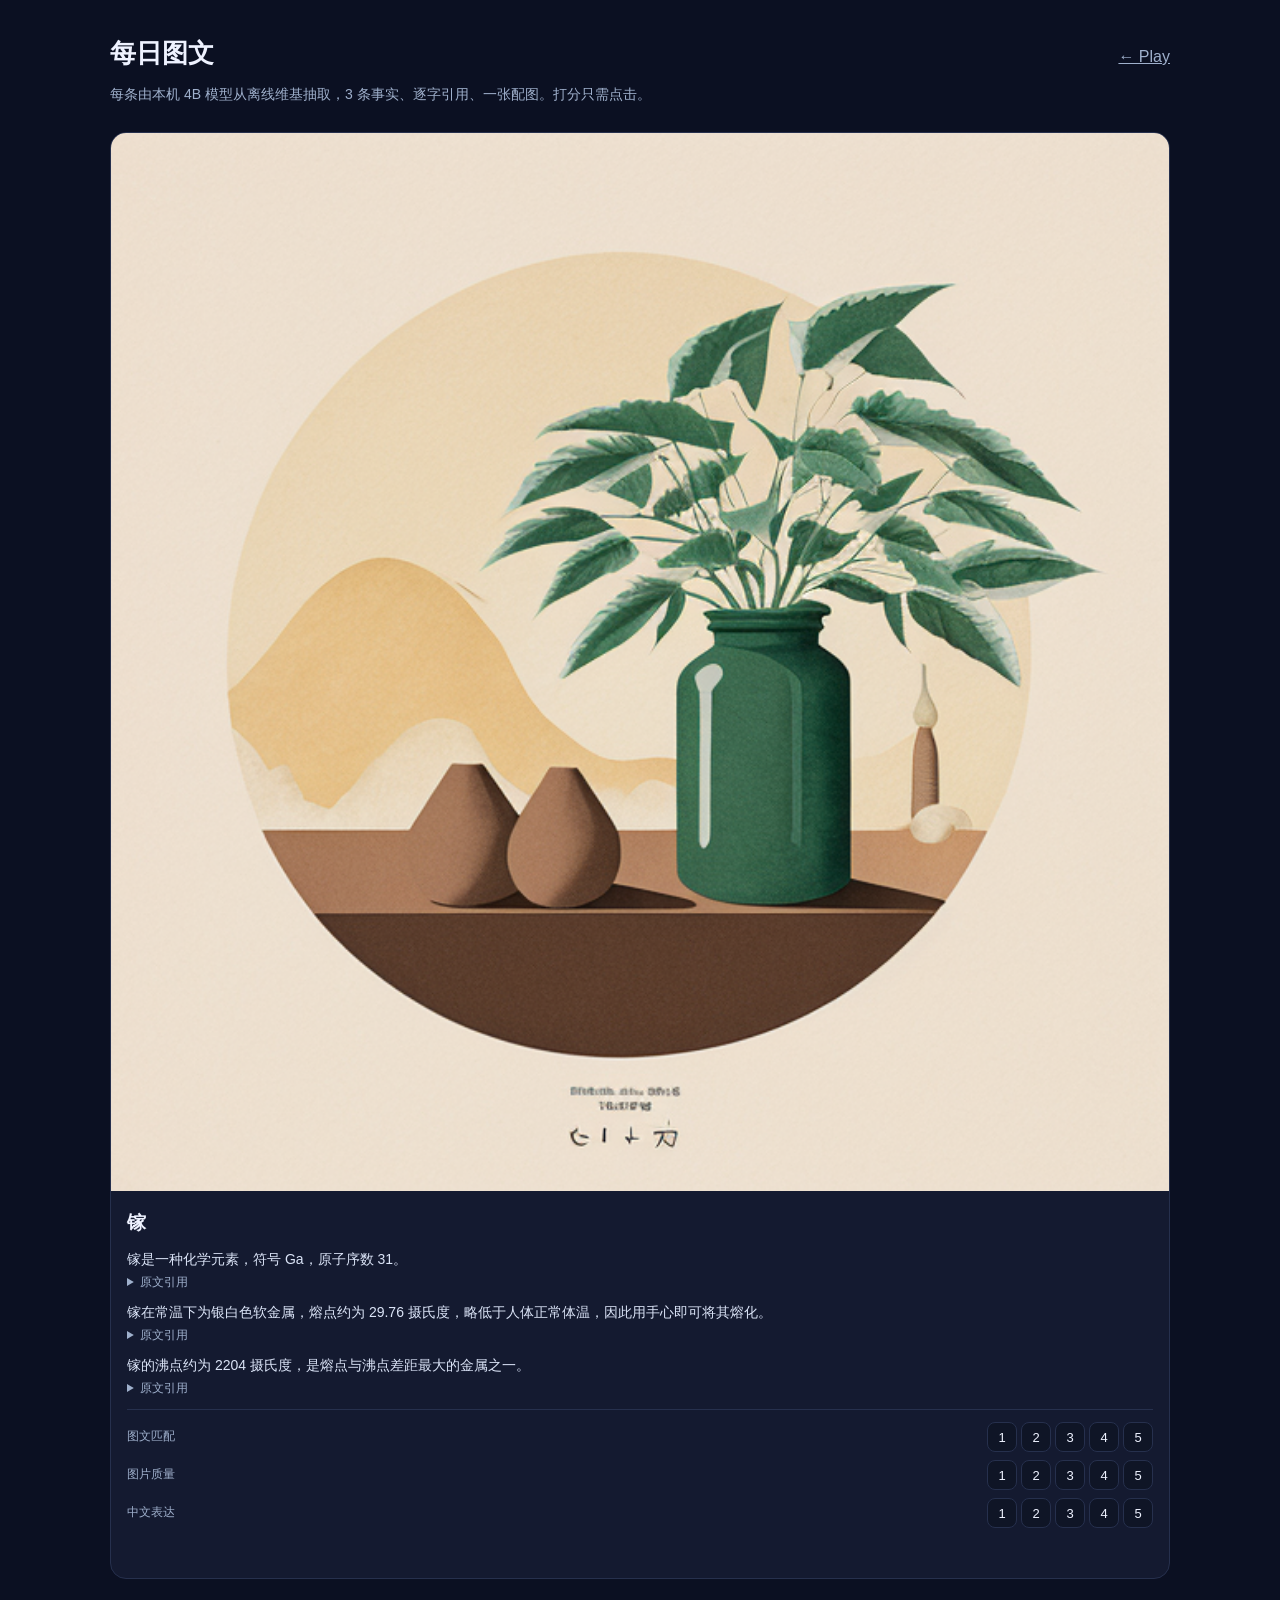
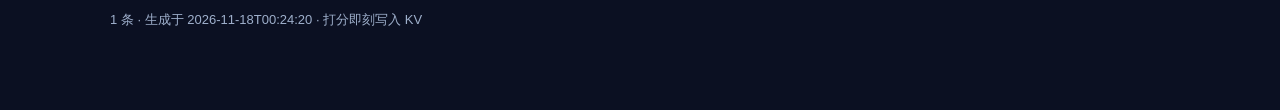
==== gallery/index.html @ 1ccefa91 "feat(gallery): click-to-score page wired to the play-score Worker - three dimensions (image match, i" ====
<!doctype html>
<html lang="zh-CN">
<head>
<meta charset="utf-8">
<meta name="viewport" content="width=device-width, initial-scale=1">
<title>每日图文 — Play</title>
<style>
:root{--bg:#0b1022;--card:#141a30;--line:#26304d;--text:#eef2ff;--muted:#9fb0cc;--gold:#d4af37;--ok:#3fb27f;--warn:#c26b3a}
*{box-sizing:border-box;margin:0;padding:0}
body{background:#0b1022;color:var(--text);font:16px/1.65 -apple-system,BlinkMacSystemFont,"PingFang SC","Microsoft YaHei",sans-serif}
main{max-width:1100px;margin:0 auto;padding:32px 20px 80px}
header{display:flex;justify-content:space-between;align-items:baseline;gap:16px;flex-wrap:wrap;margin-bottom:8px}
h1{font-size:26px}
.sub{color:var(--muted);font-size:14px;margin-bottom:26px}
.grid{display:grid;gap:20px;grid-template-columns:repeat(auto-fit,minmax(320px,1fr))}
article{border:1px solid var(--line);border-radius:16px;background:var(--card);overflow:hidden;display:flex;flex-direction:column;min-width:0}
img{width:100%;max-width:100%;aspect-ratio:1;object-fit:cover;display:block;background:#0f1424}
.body{padding:16px 16px 18px;display:flex;flex-direction:column;gap:10px;flex:1}
h2{font-size:19px}
ol{list-style:none;display:flex;flex-direction:column;gap:8px}
li{font-size:14px;color:#dbe4f7}
details{margin-top:2px}
summary{cursor:pointer;color:var(--muted);font-size:12px}
blockquote{border-left:2px solid var(--gold);padding-left:10px;margin-top:6px;color:var(--muted);font-size:13px}
.score{margin-top:auto;border-top:1px solid var(--line);padding-top:12px;display:flex;flex-direction:column;gap:8px}
.row{display:flex;align-items:center;gap:8px;justify-content:space-between}
.row span{font-size:12px;color:var(--muted);min-width:78px}
.btns{display:flex;gap:4px}
button{cursor:pointer;width:30px;height:30px;border-radius:8px;border:1px solid var(--line);background:#0f1526;color:var(--text);font-size:13px}
button[aria-pressed=true]{background:var(--gold);color:#1a1405;border-color:var(--gold);font-weight:700}
button:disabled{opacity:.45;cursor:default}
.status{font-size:12px;color:var(--muted);min-height:16px}
.status.ok{color:var(--ok)} .status.err{color:var(--warn)}
.avg{font-size:12px;color:var(--ok)}
footer{margin-top:30px;color:var(--muted);font-size:13px}
a{color:var(--muted)}
</style>
</head>
<body>
<main>
  <header><h1>每日图文</h1><a href="../">← Play</a></header>
  <p class="sub">每条由本机 4B 模型从离线维基抽取，3 条事实、逐字引用、一张配图。打分只需点击。</p>
  <div class="grid" id="grid"></div>
  <footer id="foot">加载中…</footer>
</main>
<script src="gallery.js"></script>
</body>
</html>
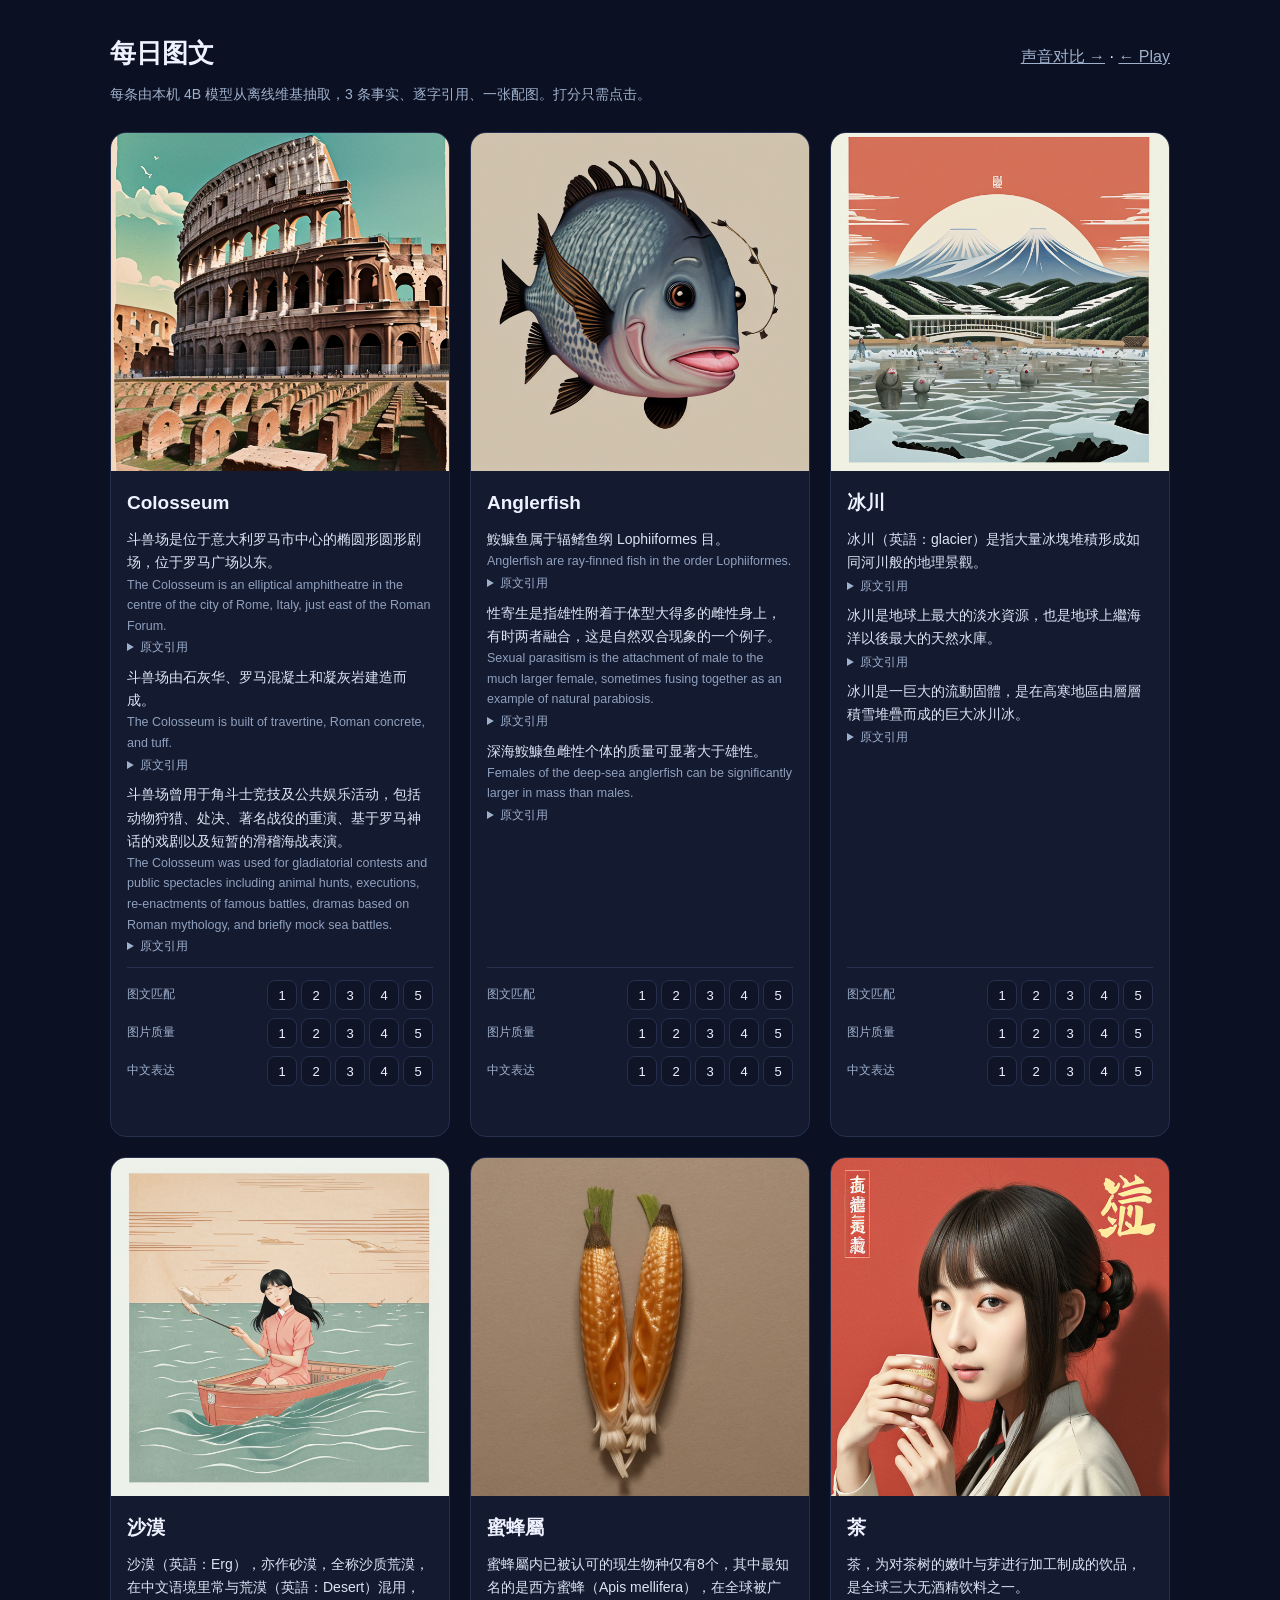
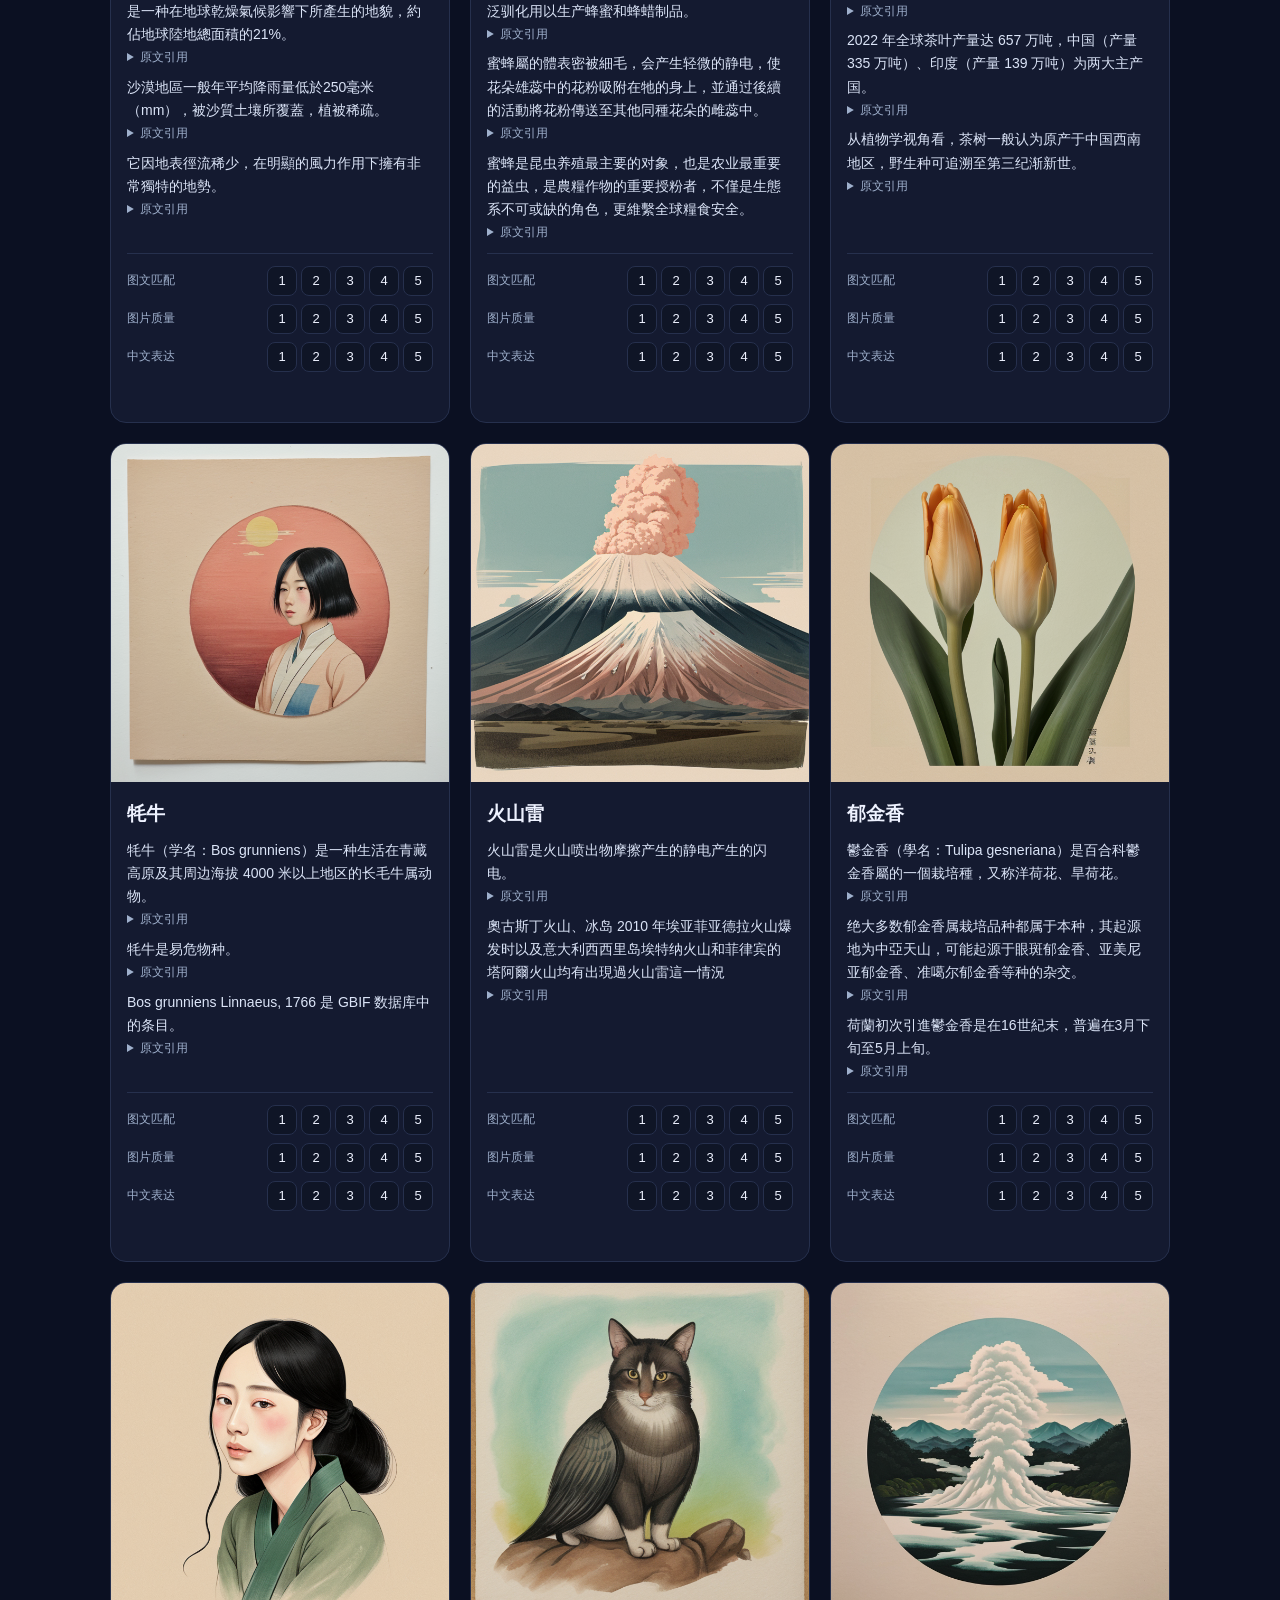
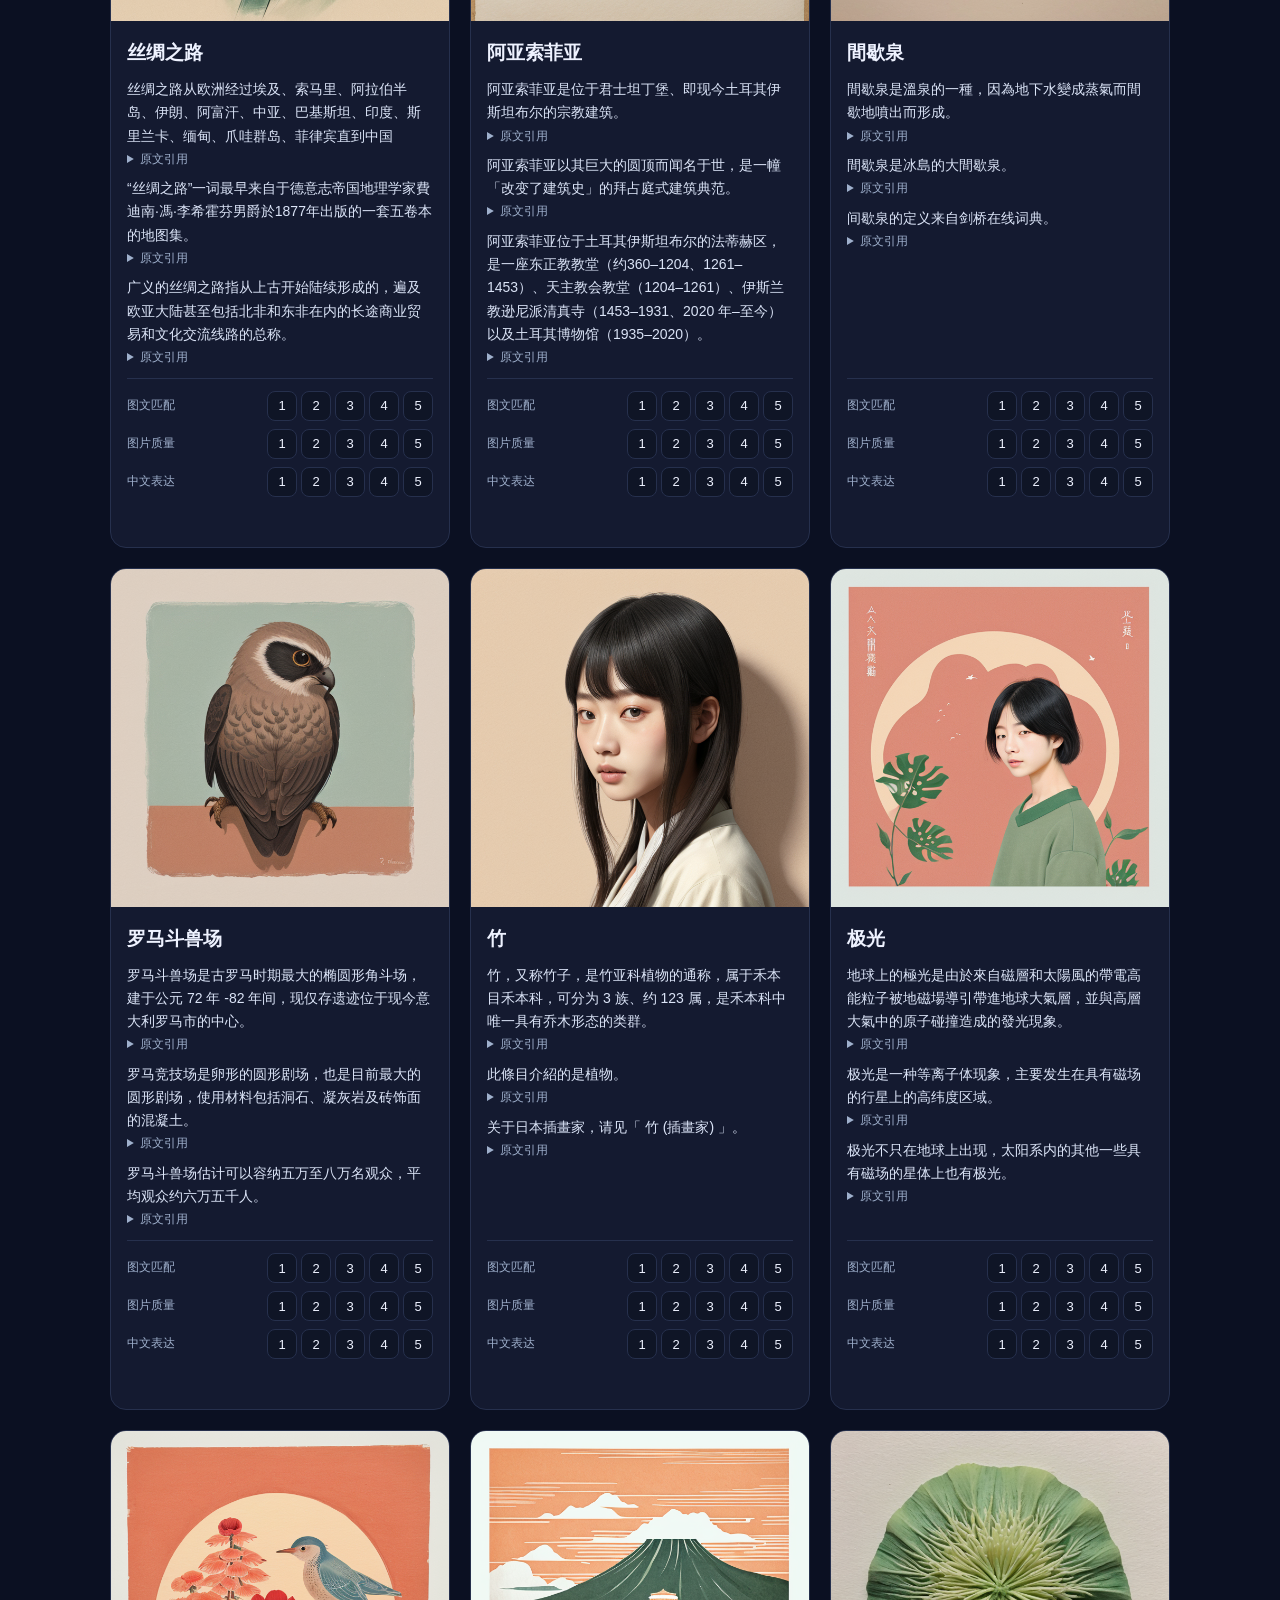
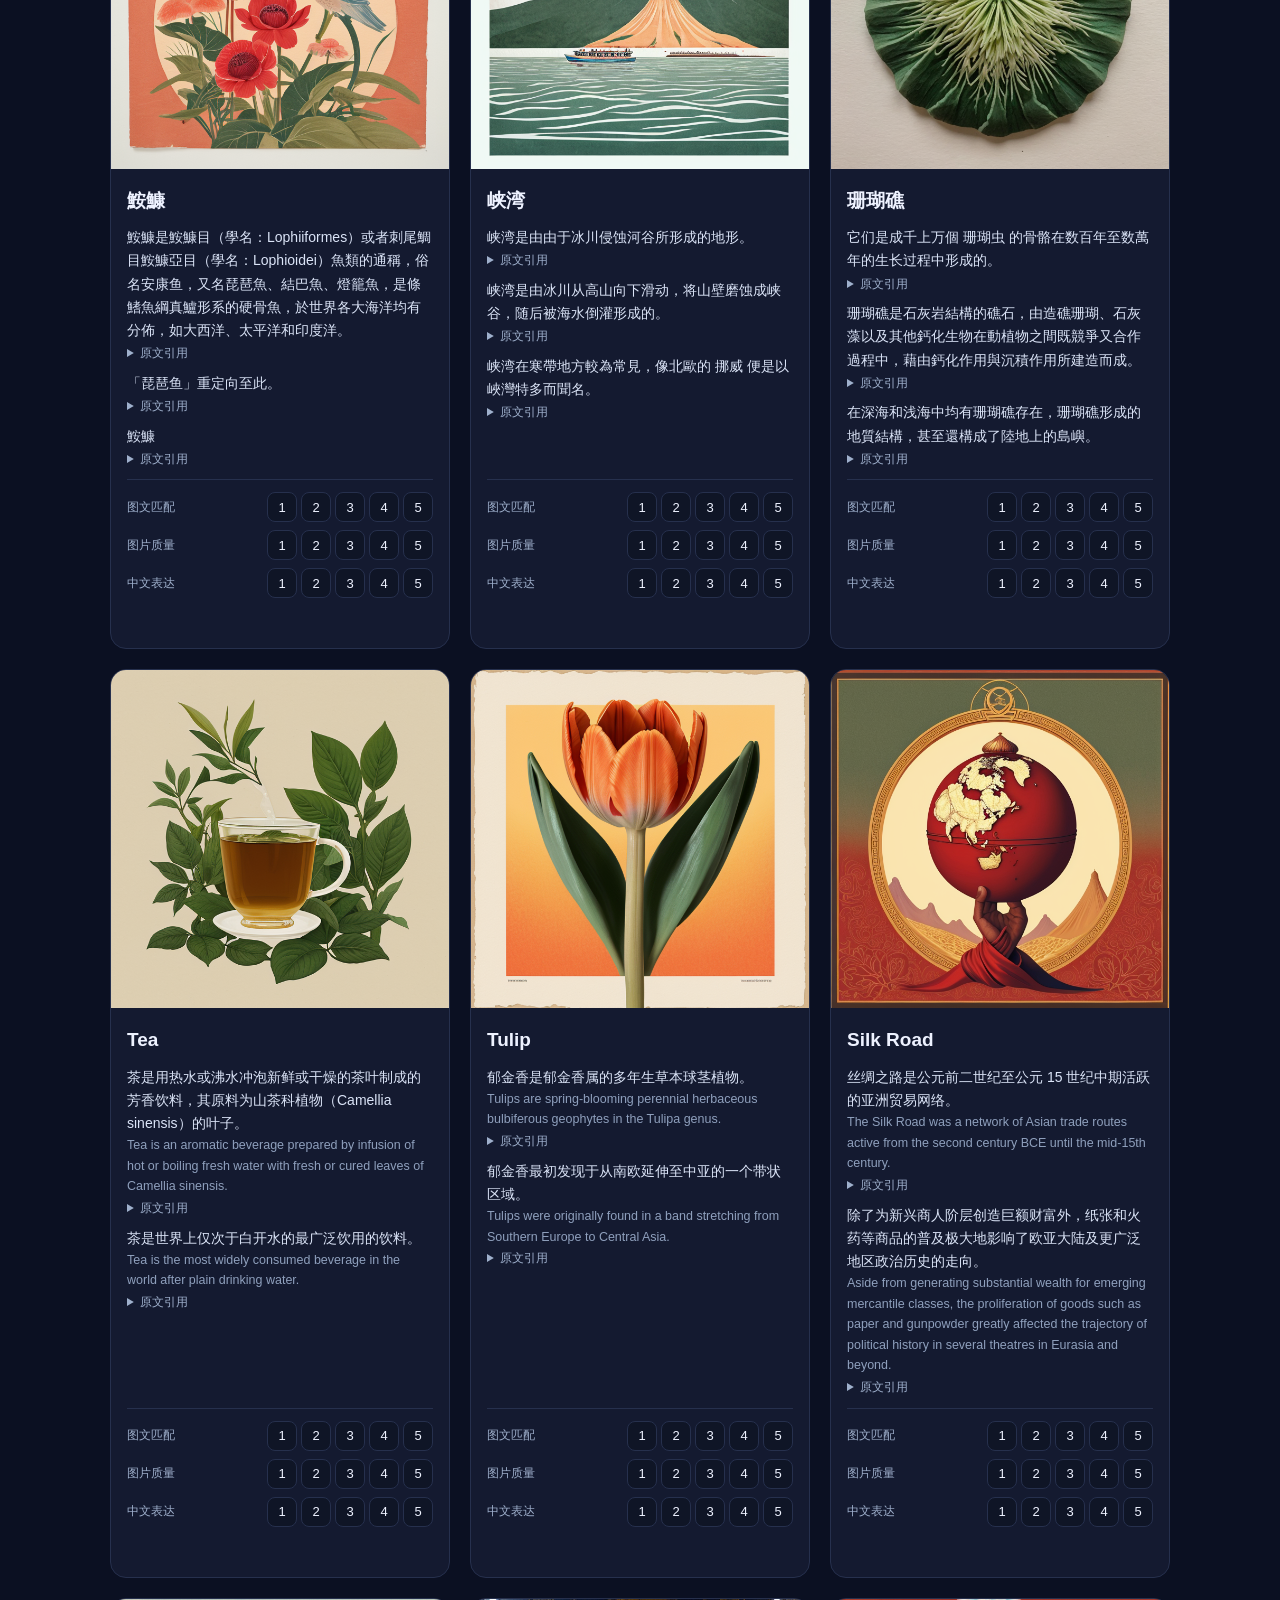
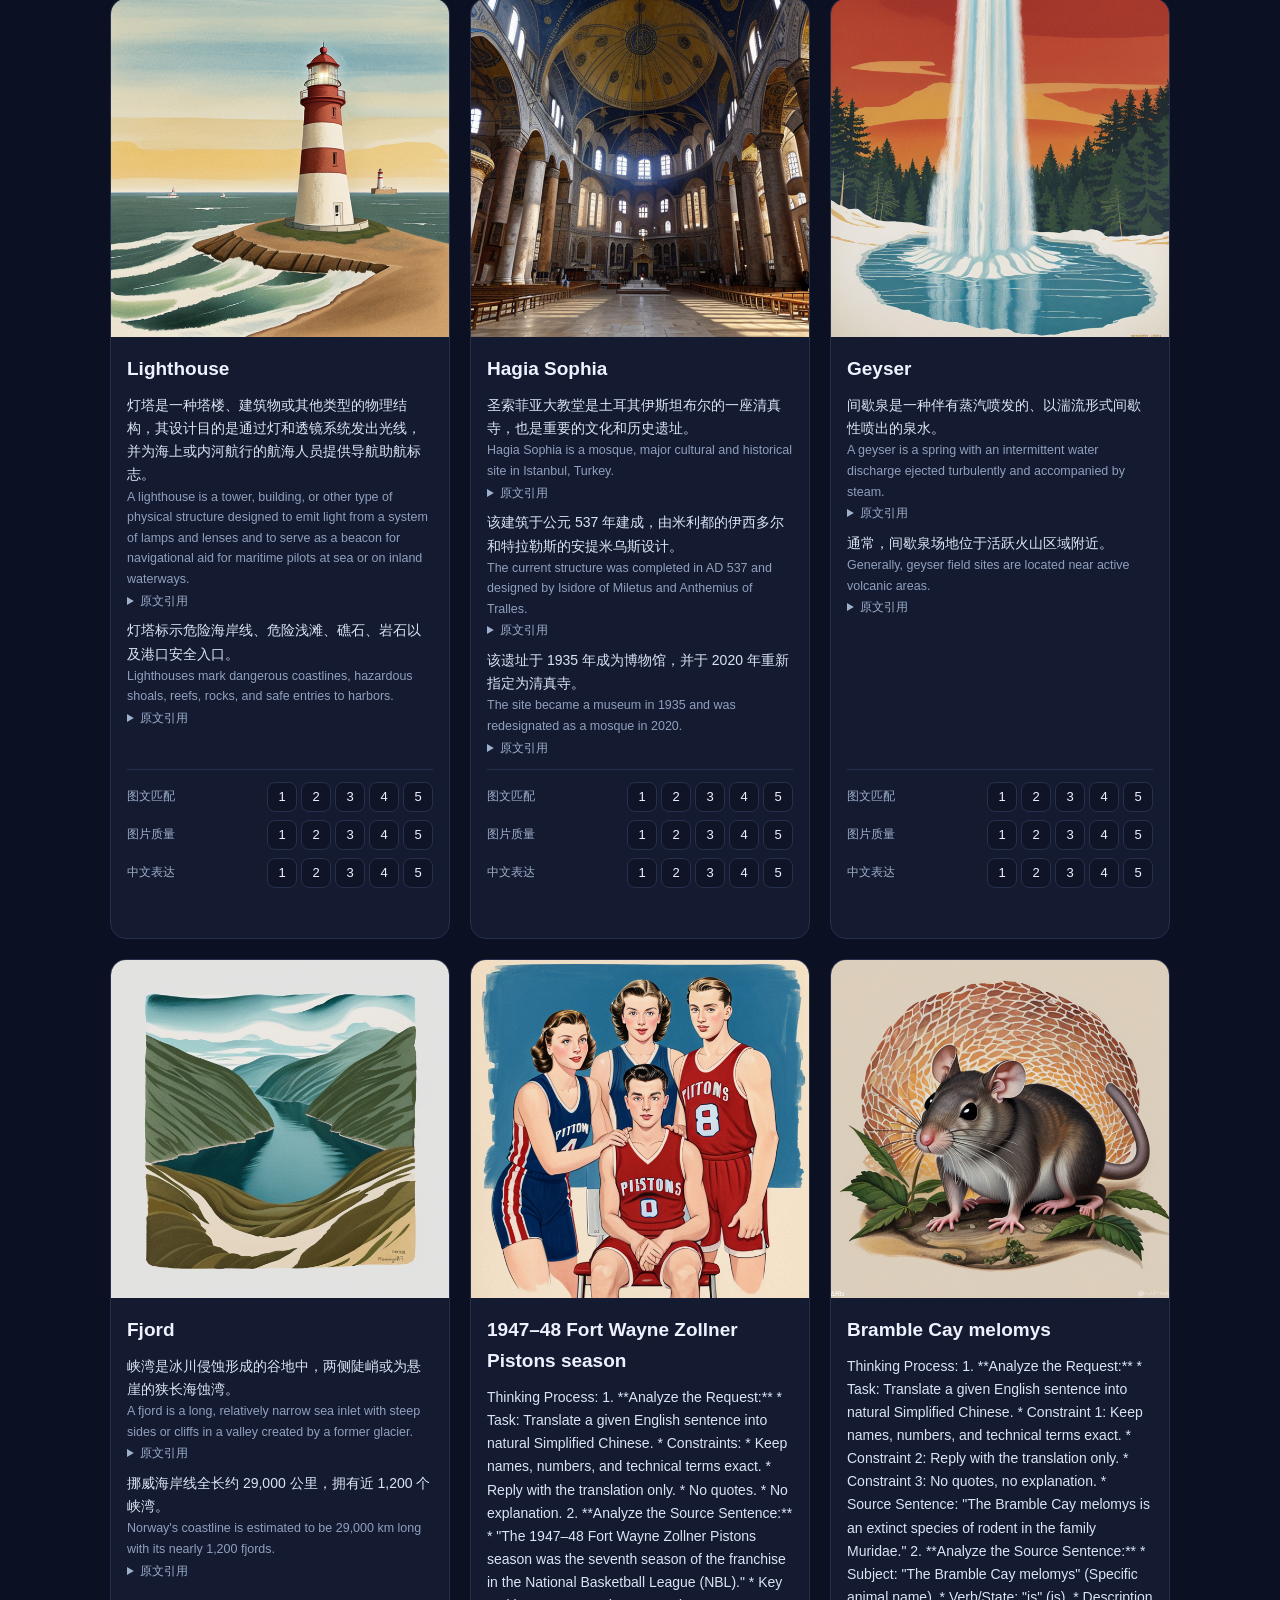
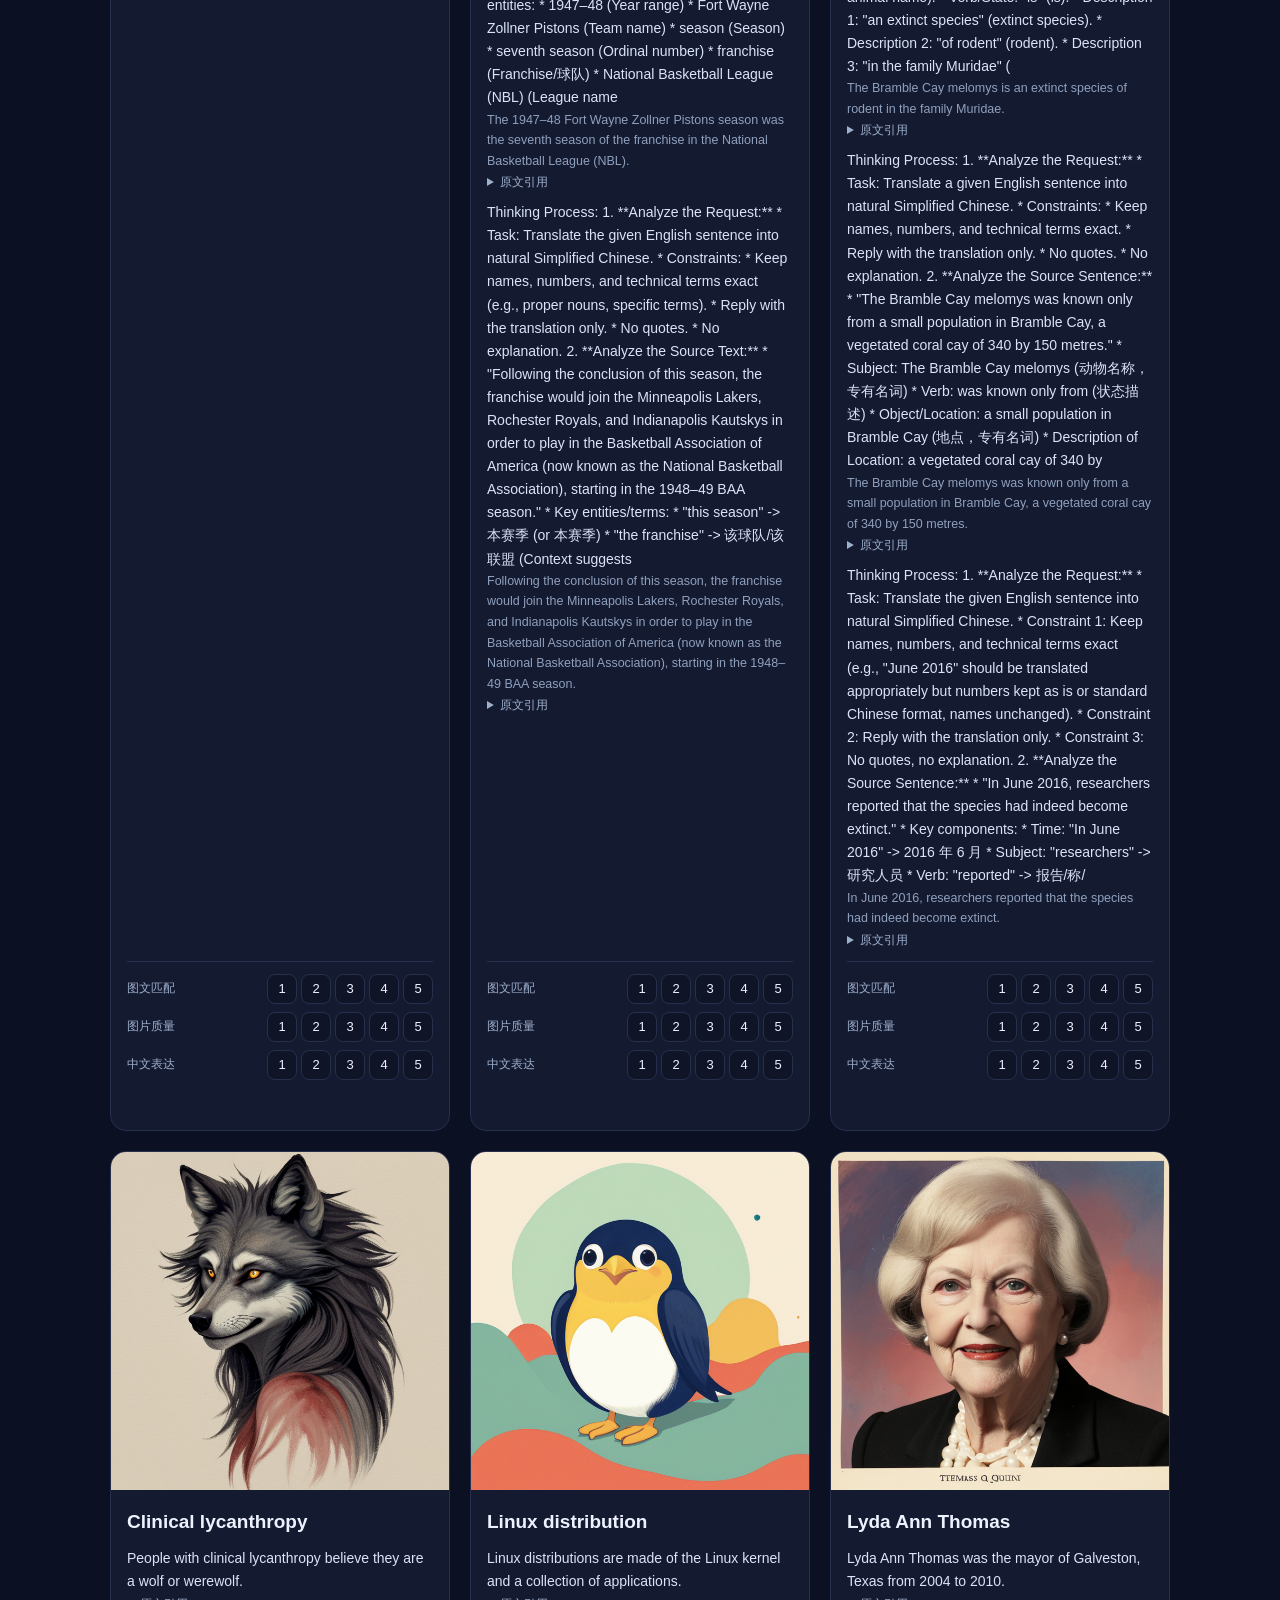
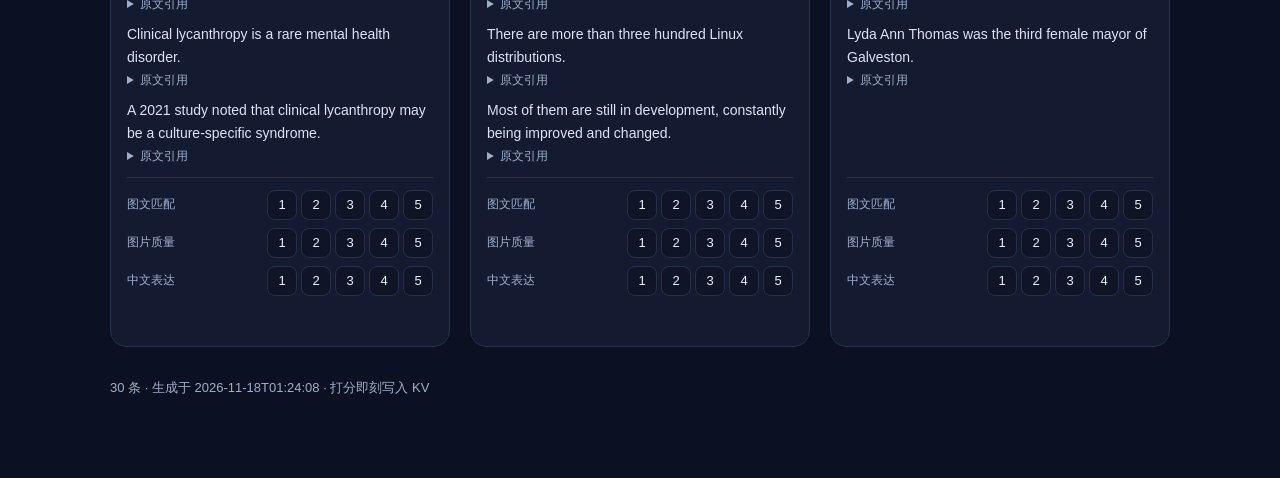
==== commit 7e1928c2: "feat(voice): five-model comparison page with click-to-score - same reference clip, same three Chines" ====
--- a/gallery/index.html
+++ b/gallery/index.html
@@ -38,7 +38,7 @@
 </head>
 <body>
 <main>
-  <header><h1>每日图文</h1><a href="../">← Play</a></header>
+  <header><h1>每日图文</h1><div><a href="voice/">声音对比 →</a> · <a href="../">← Play</a></div></header>
   <p class="sub">每条由本机 4B 模型从离线维基抽取，3 条事实、逐字引用、一张配图。打分只需点击。</p>
   <div class="grid" id="grid"></div>
   <footer id="foot">加载中…</footer>
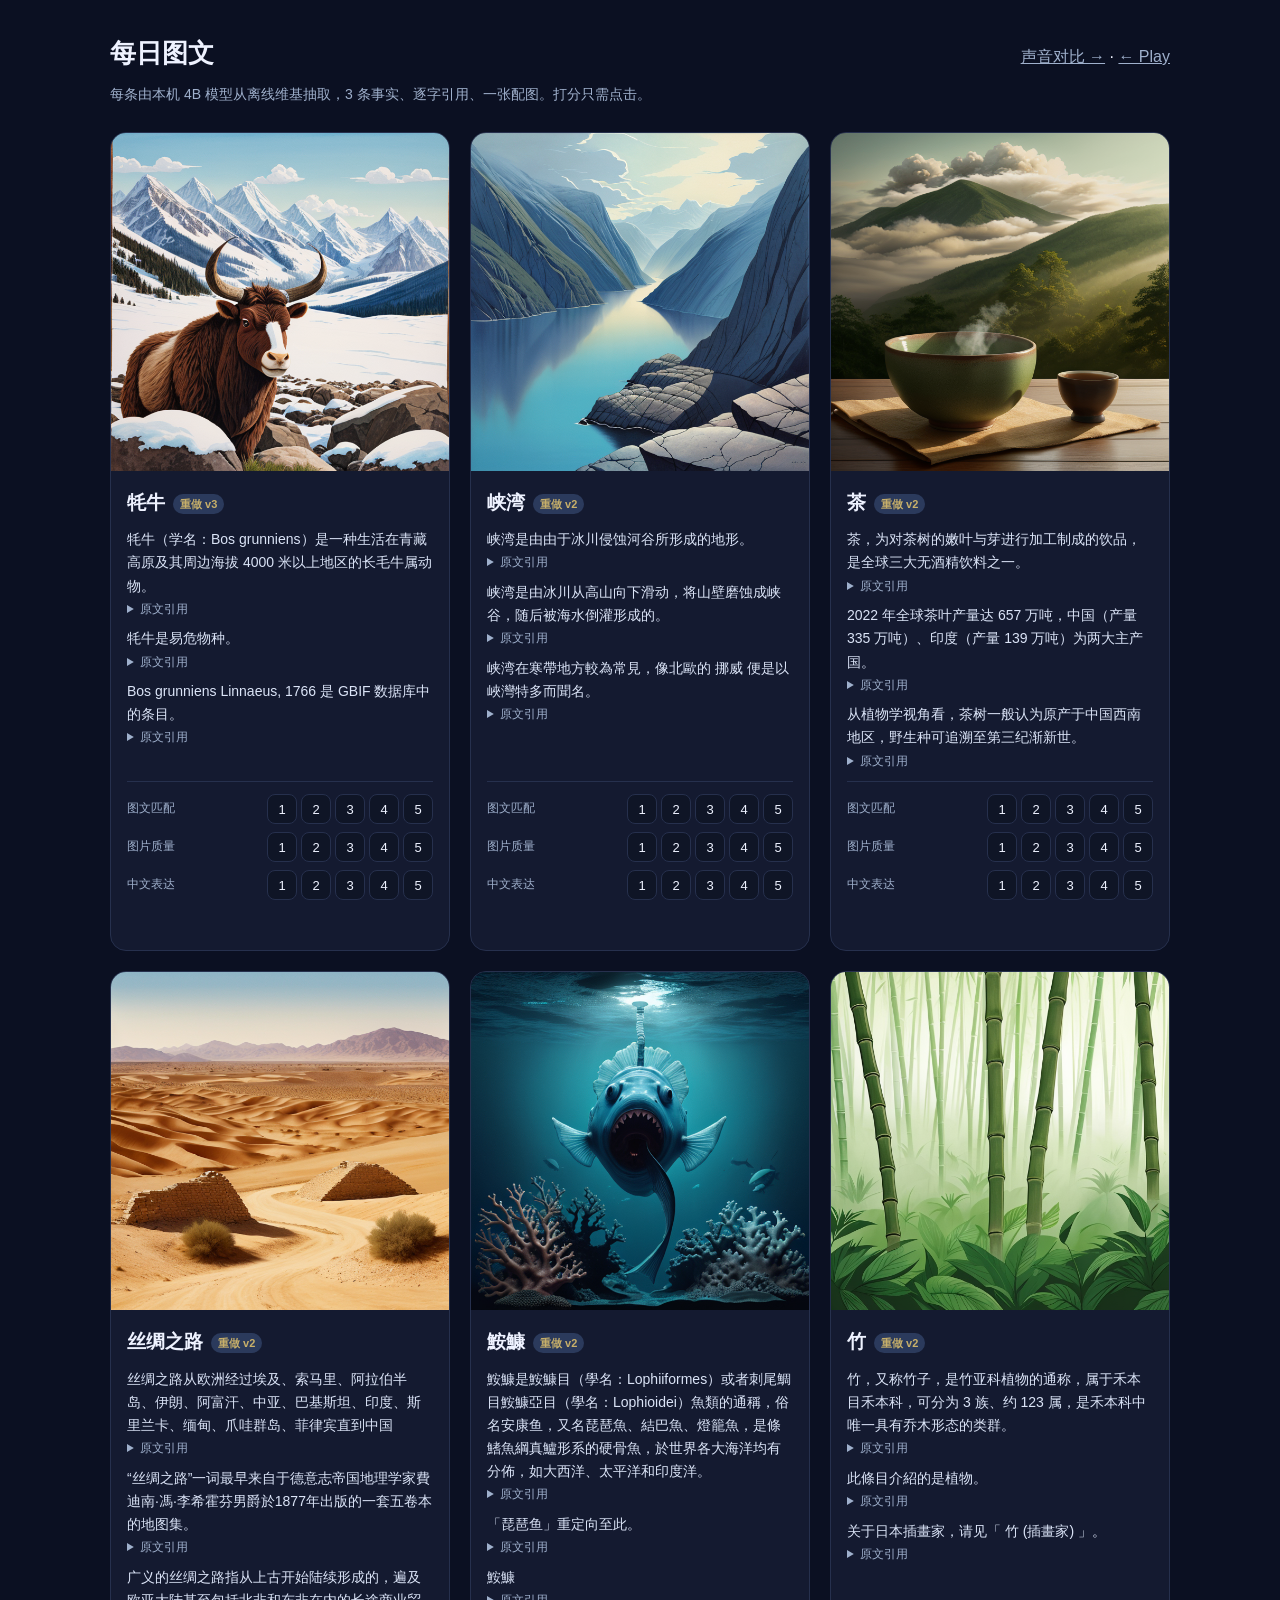
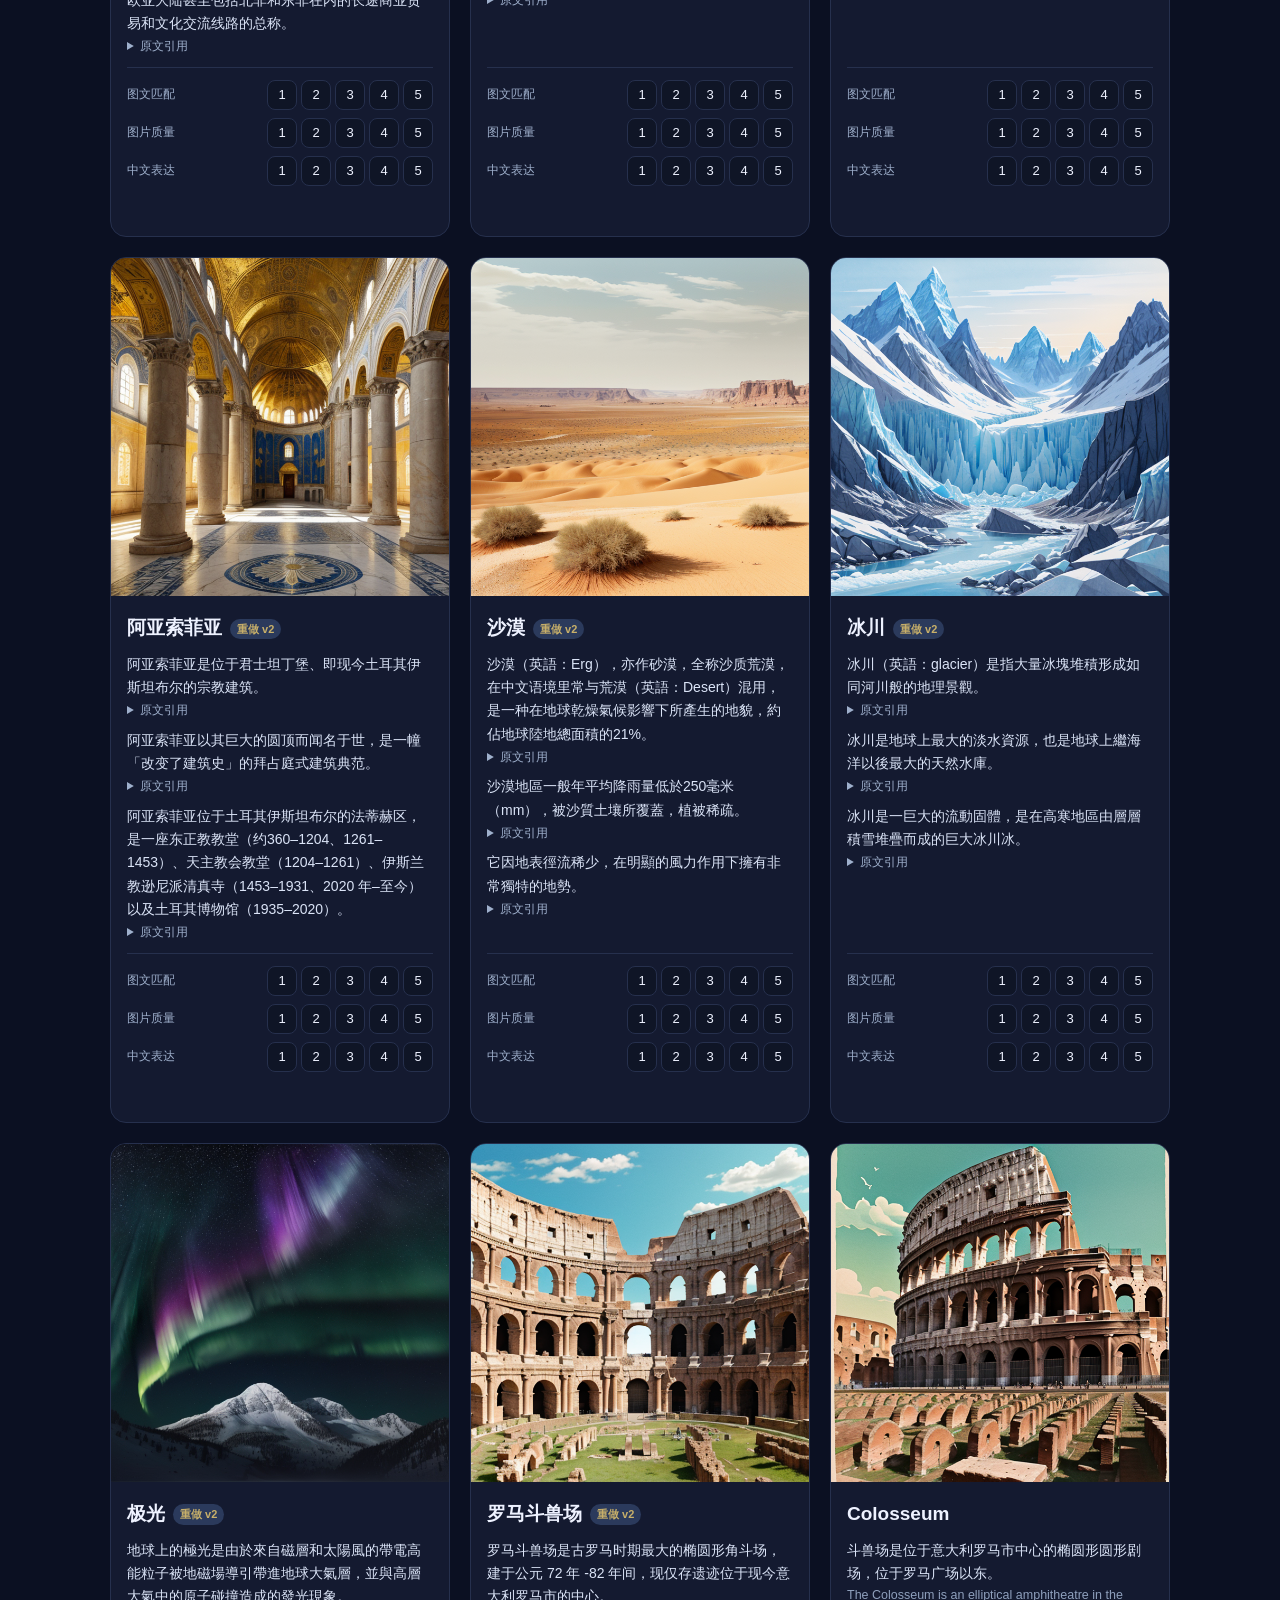
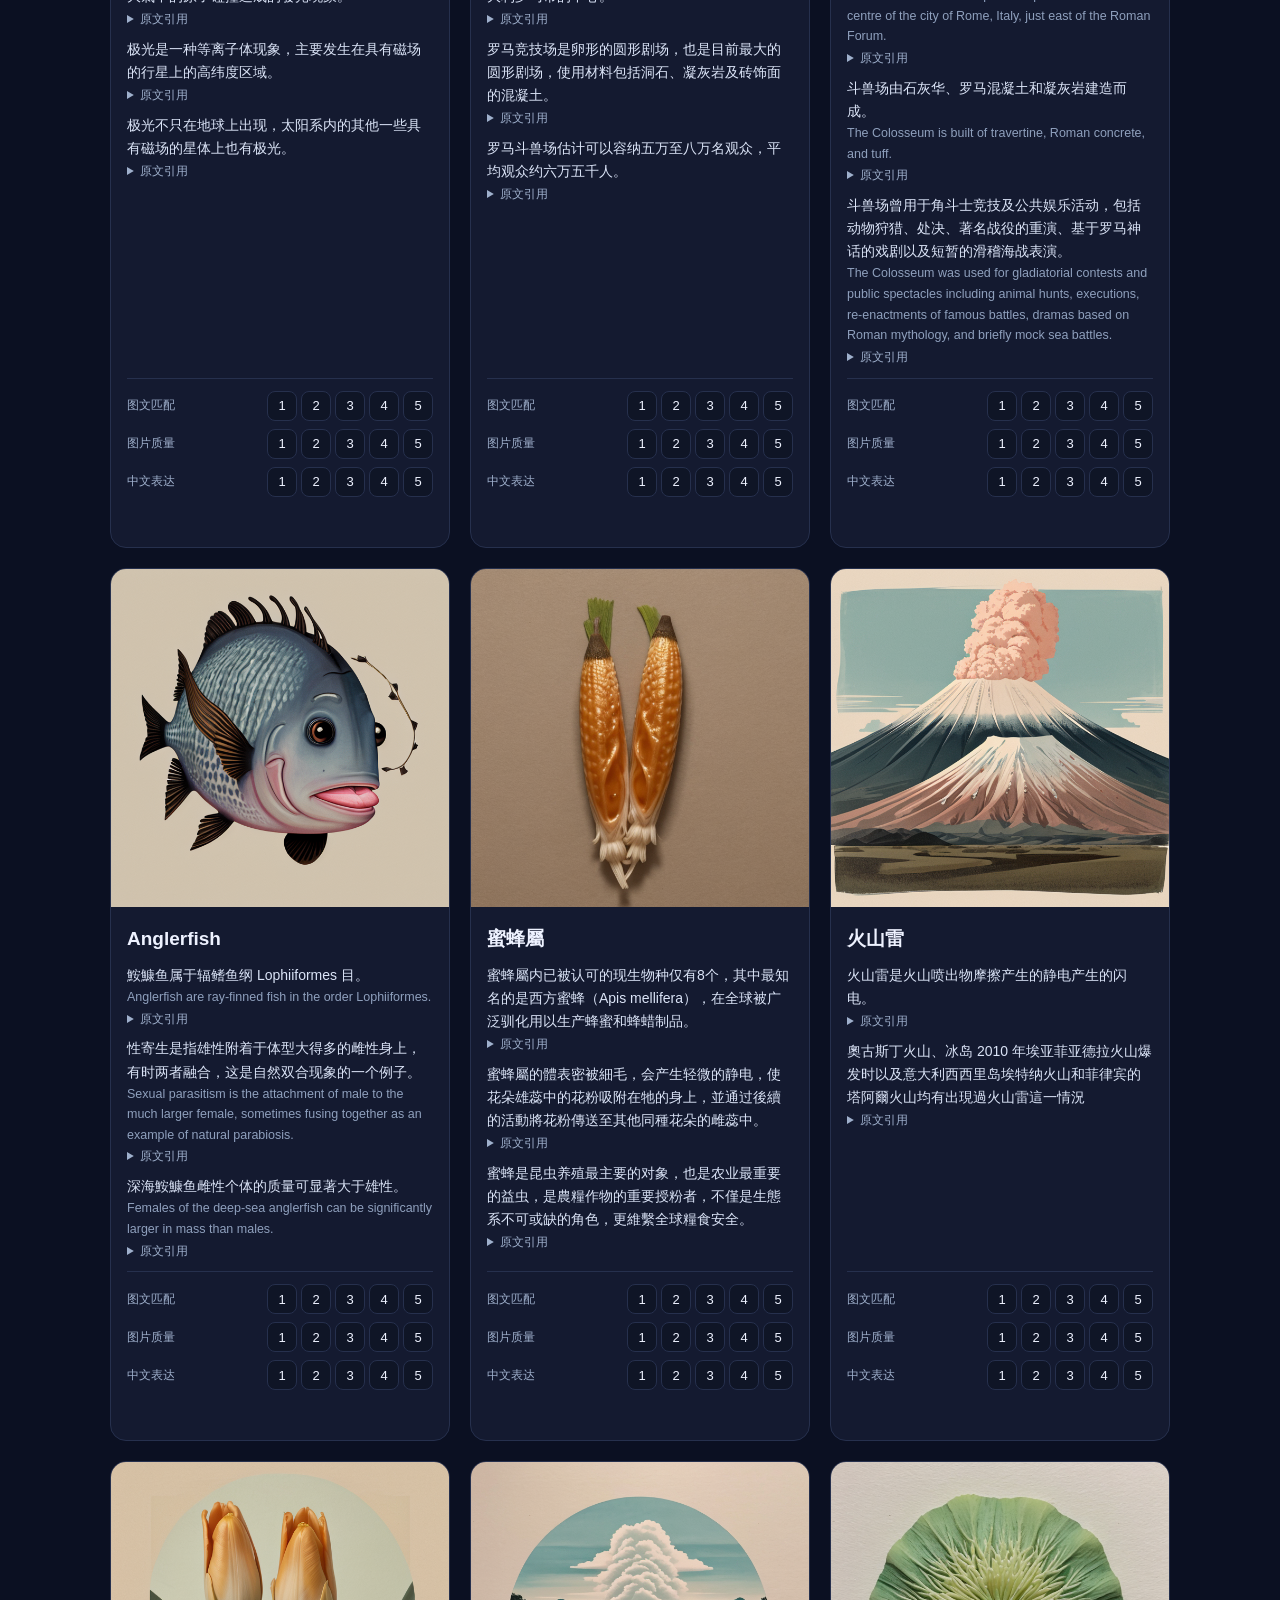
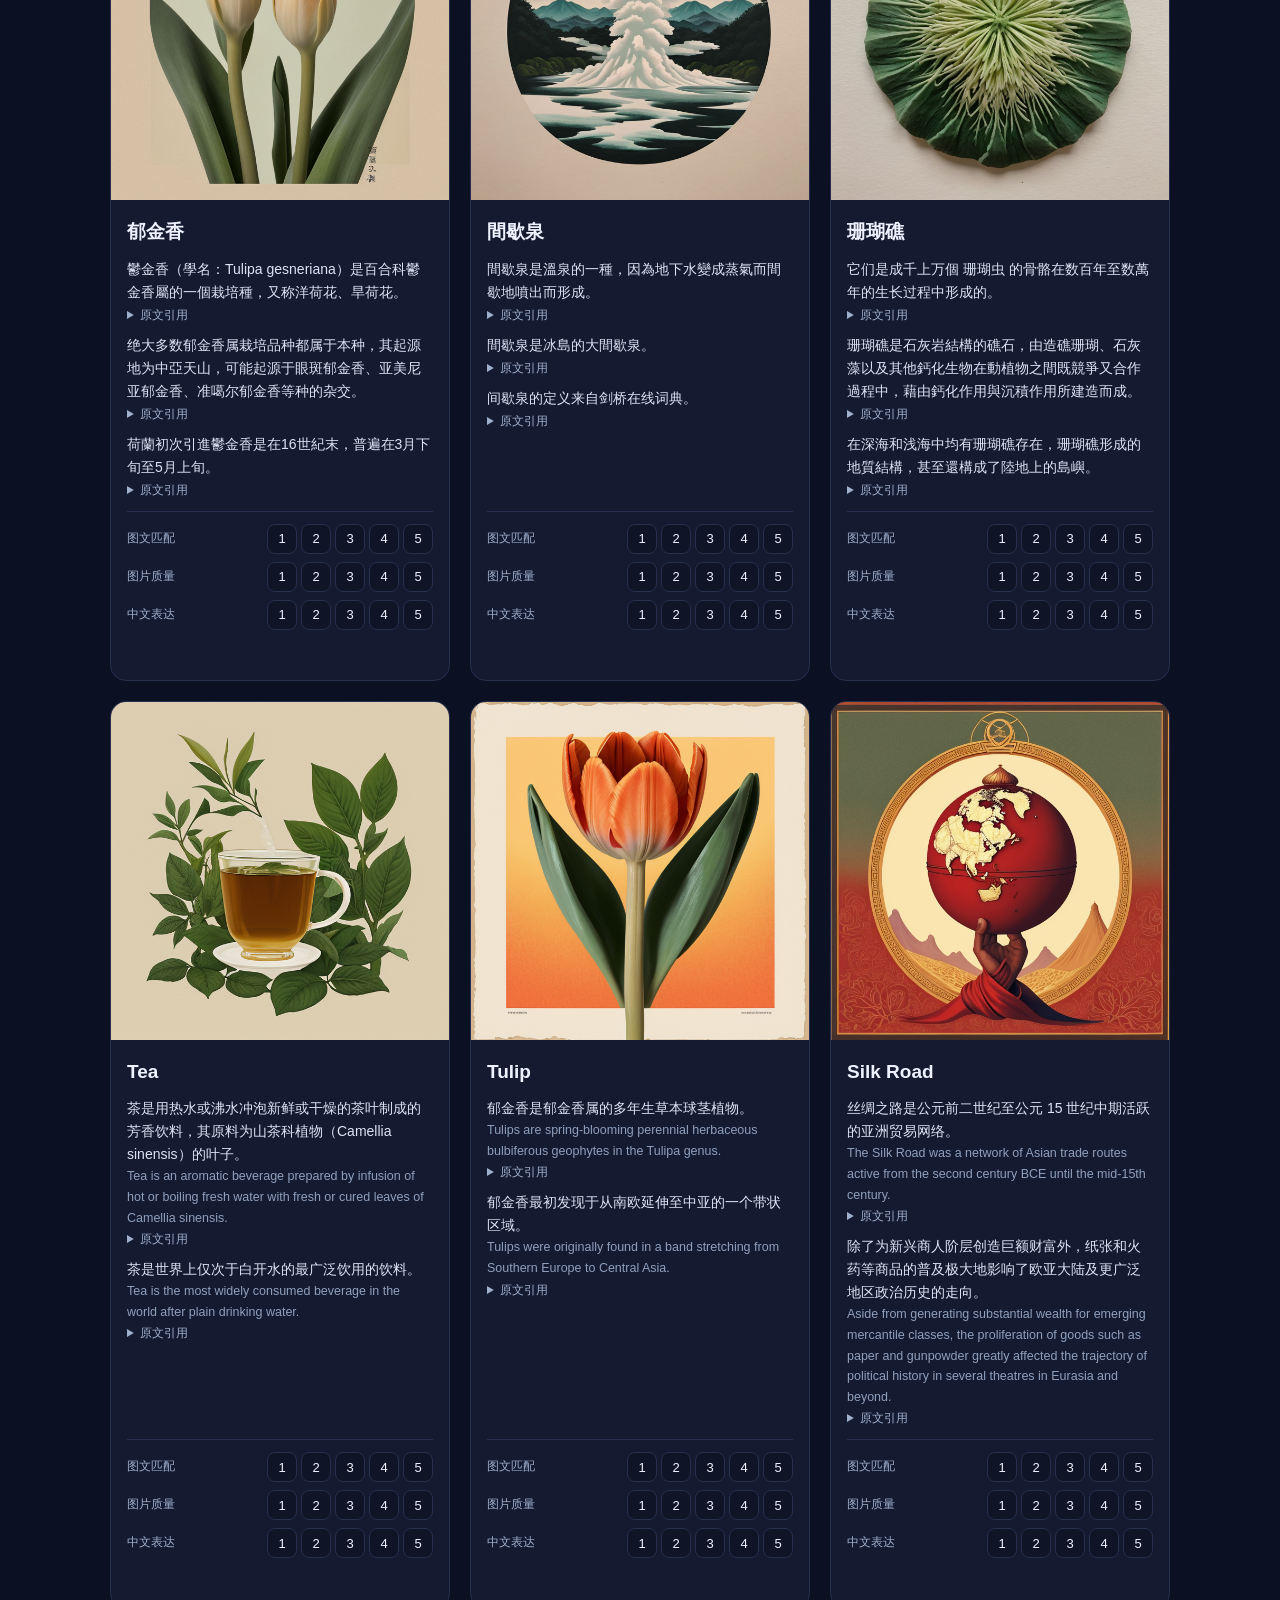
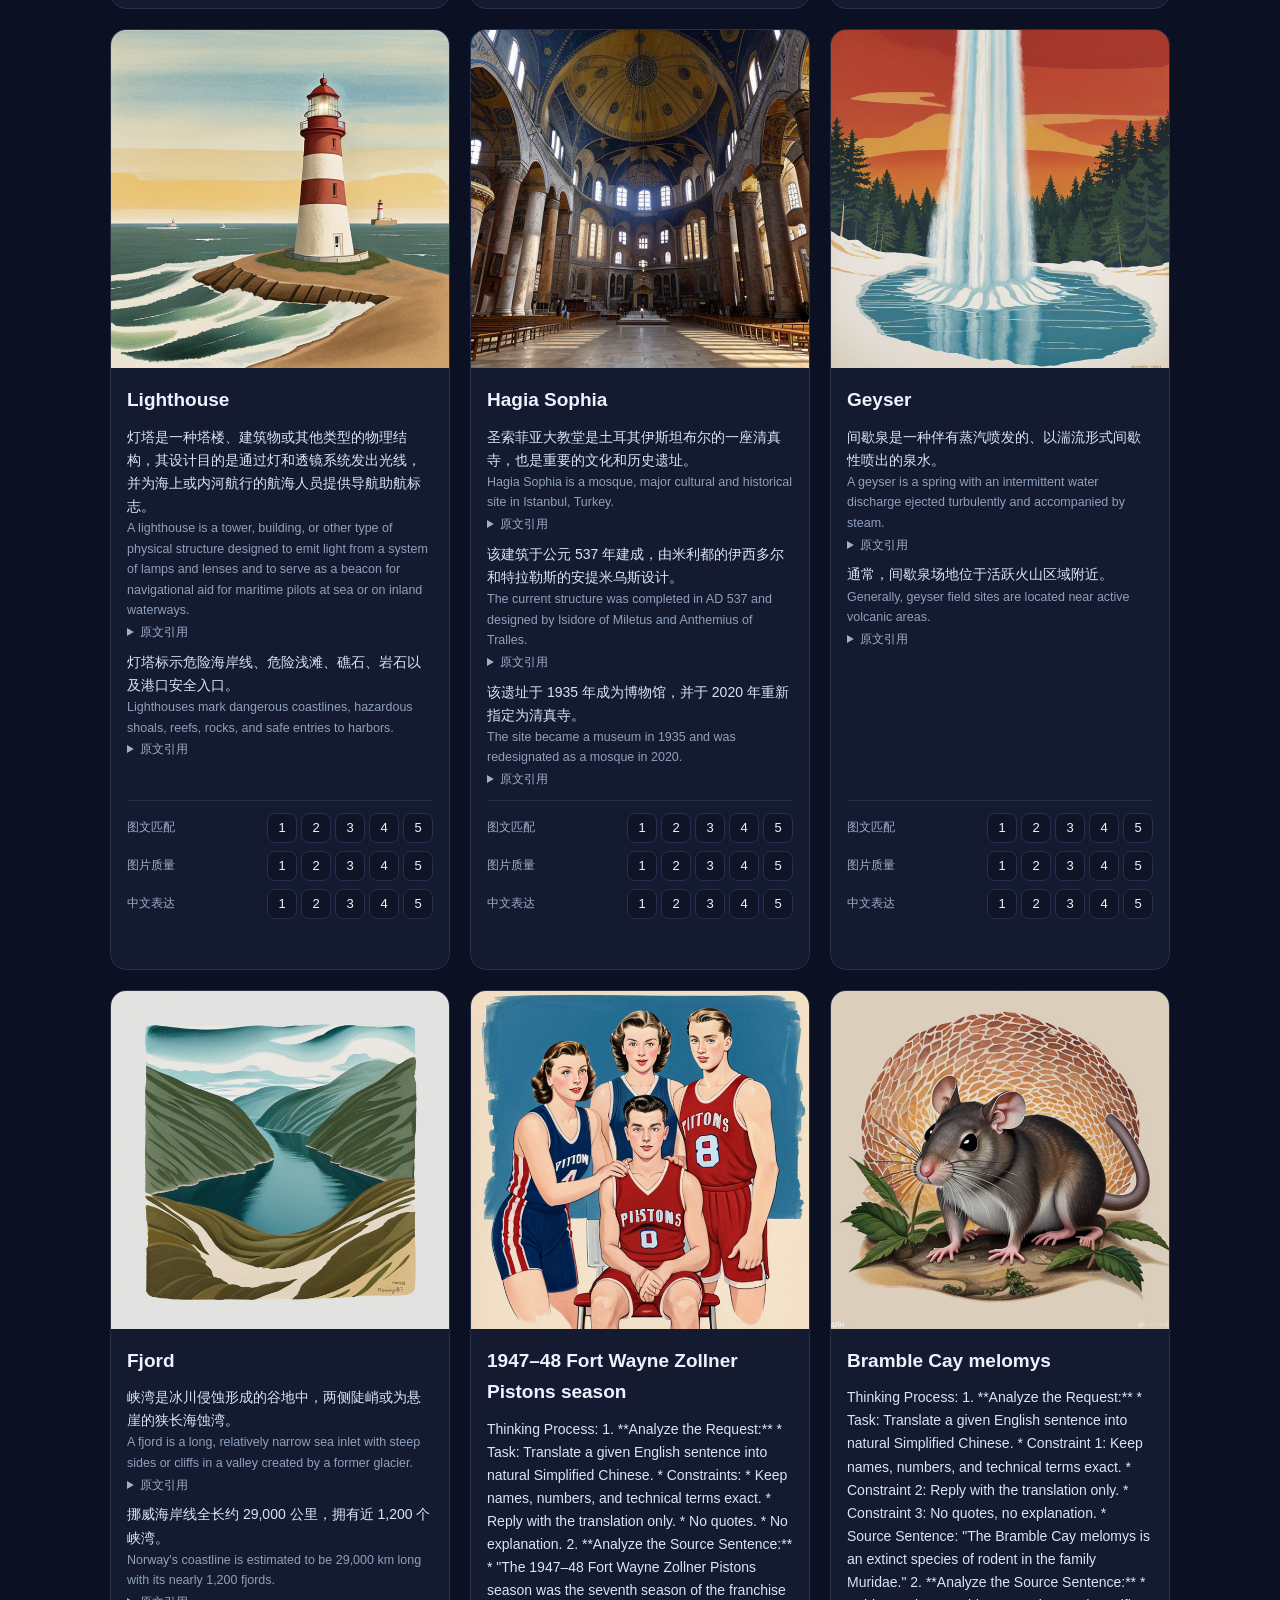
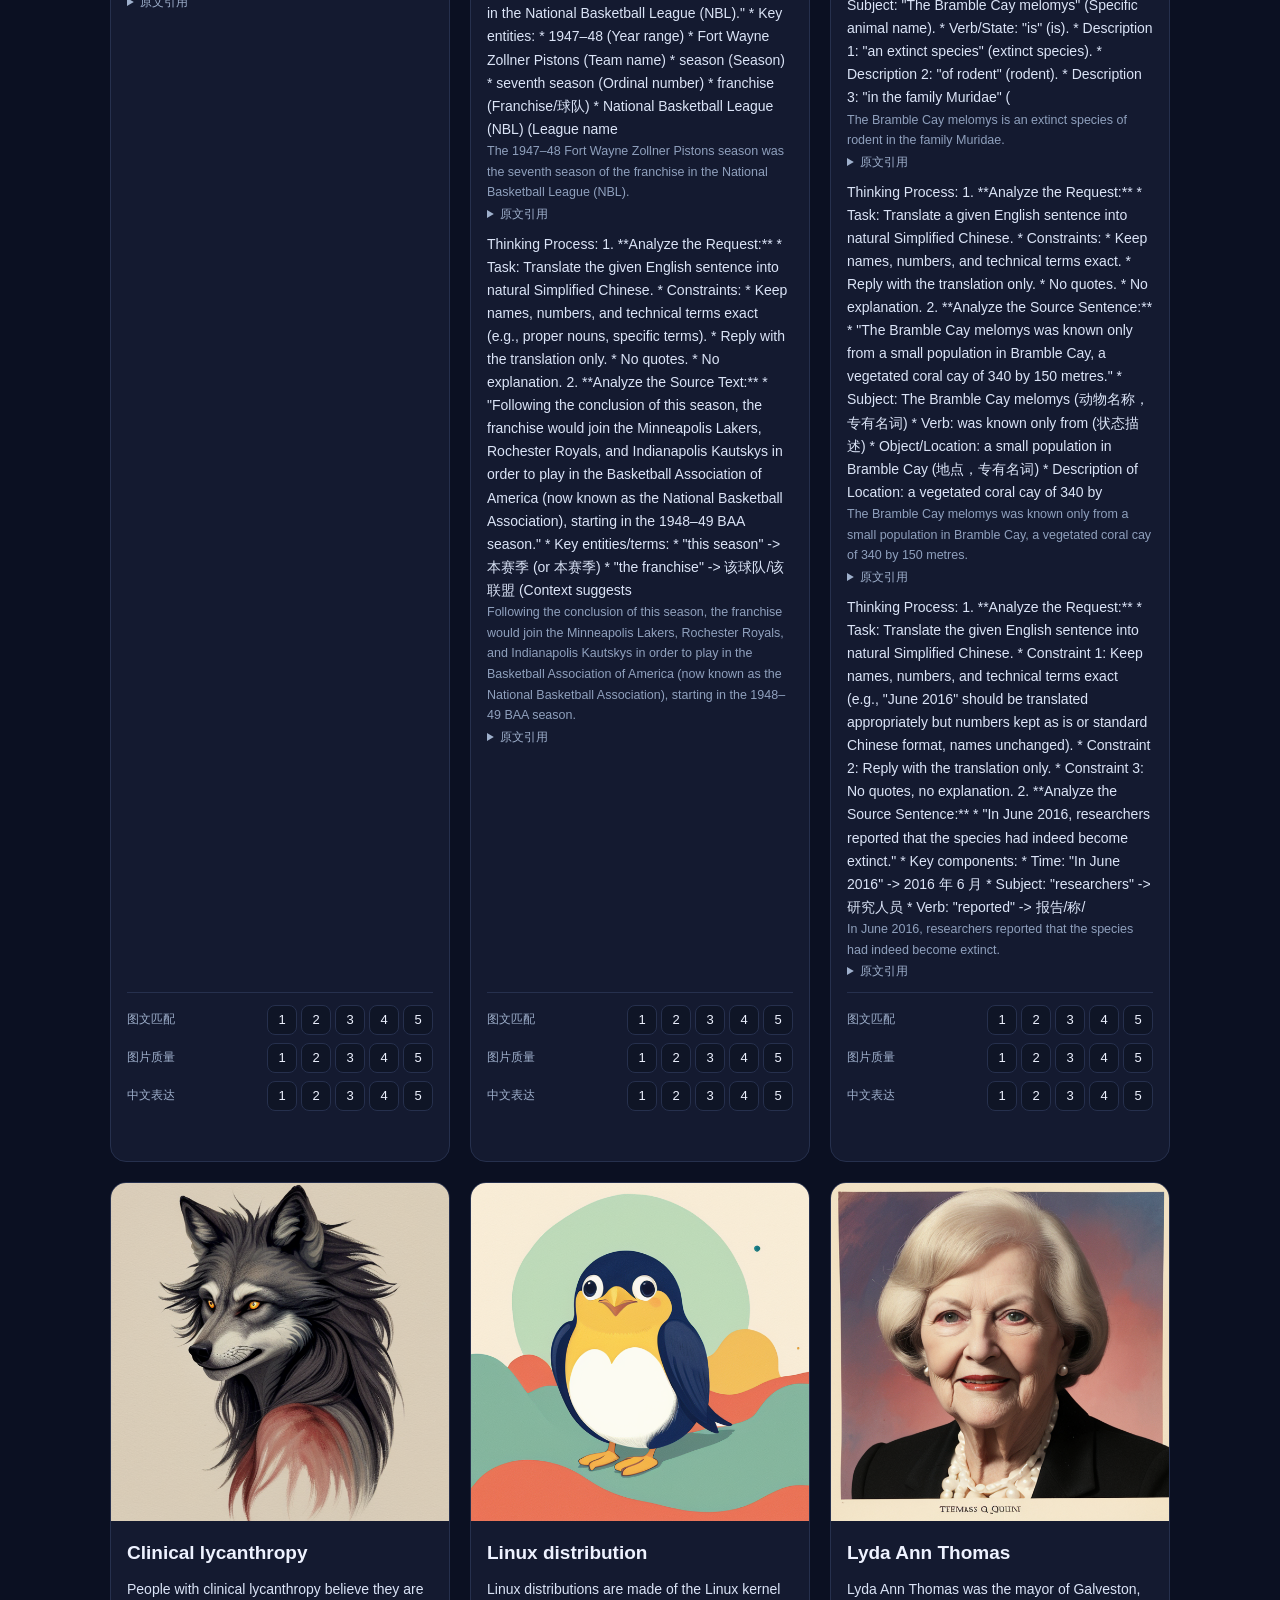
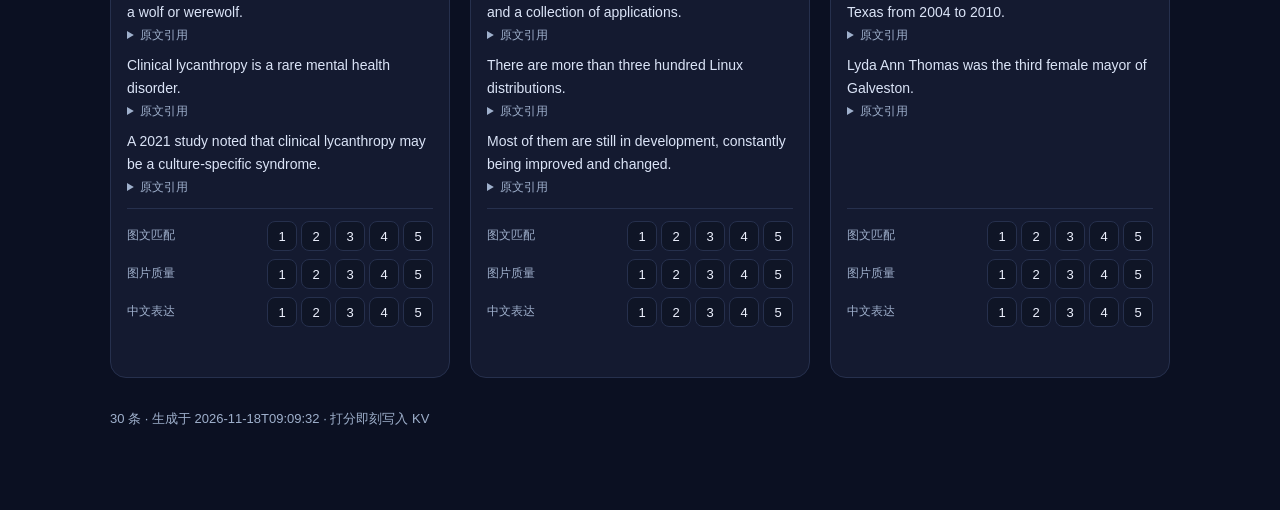
==== commit 461b72b2: "data: redo 11 illustrations that scored low on text-image match - prompt is now built from an Englis" ====
--- a/gallery/index.html
+++ b/gallery/index.html
@@ -16,6 +16,7 @@
 article{border:1px solid var(--line);border-radius:16px;background:var(--card);overflow:hidden;display:flex;flex-direction:column;min-width:0}
 img{width:100%;max-width:100%;aspect-ratio:1;object-fit:cover;display:block;background:#0f1424}
 .body{padding:16px 16px 18px;display:flex;flex-direction:column;gap:10px;flex:1}
+.rev{display:inline-block;margin-left:8px;padding:1px 7px;border-radius:999px;background:#2b3a5c;color:#c8b06a;font-size:11px;font-weight:600;vertical-align:middle}
 h2{font-size:19px}
 ol{list-style:none;display:flex;flex-direction:column;gap:8px}
 li{font-size:14px;color:#dbe4f7}
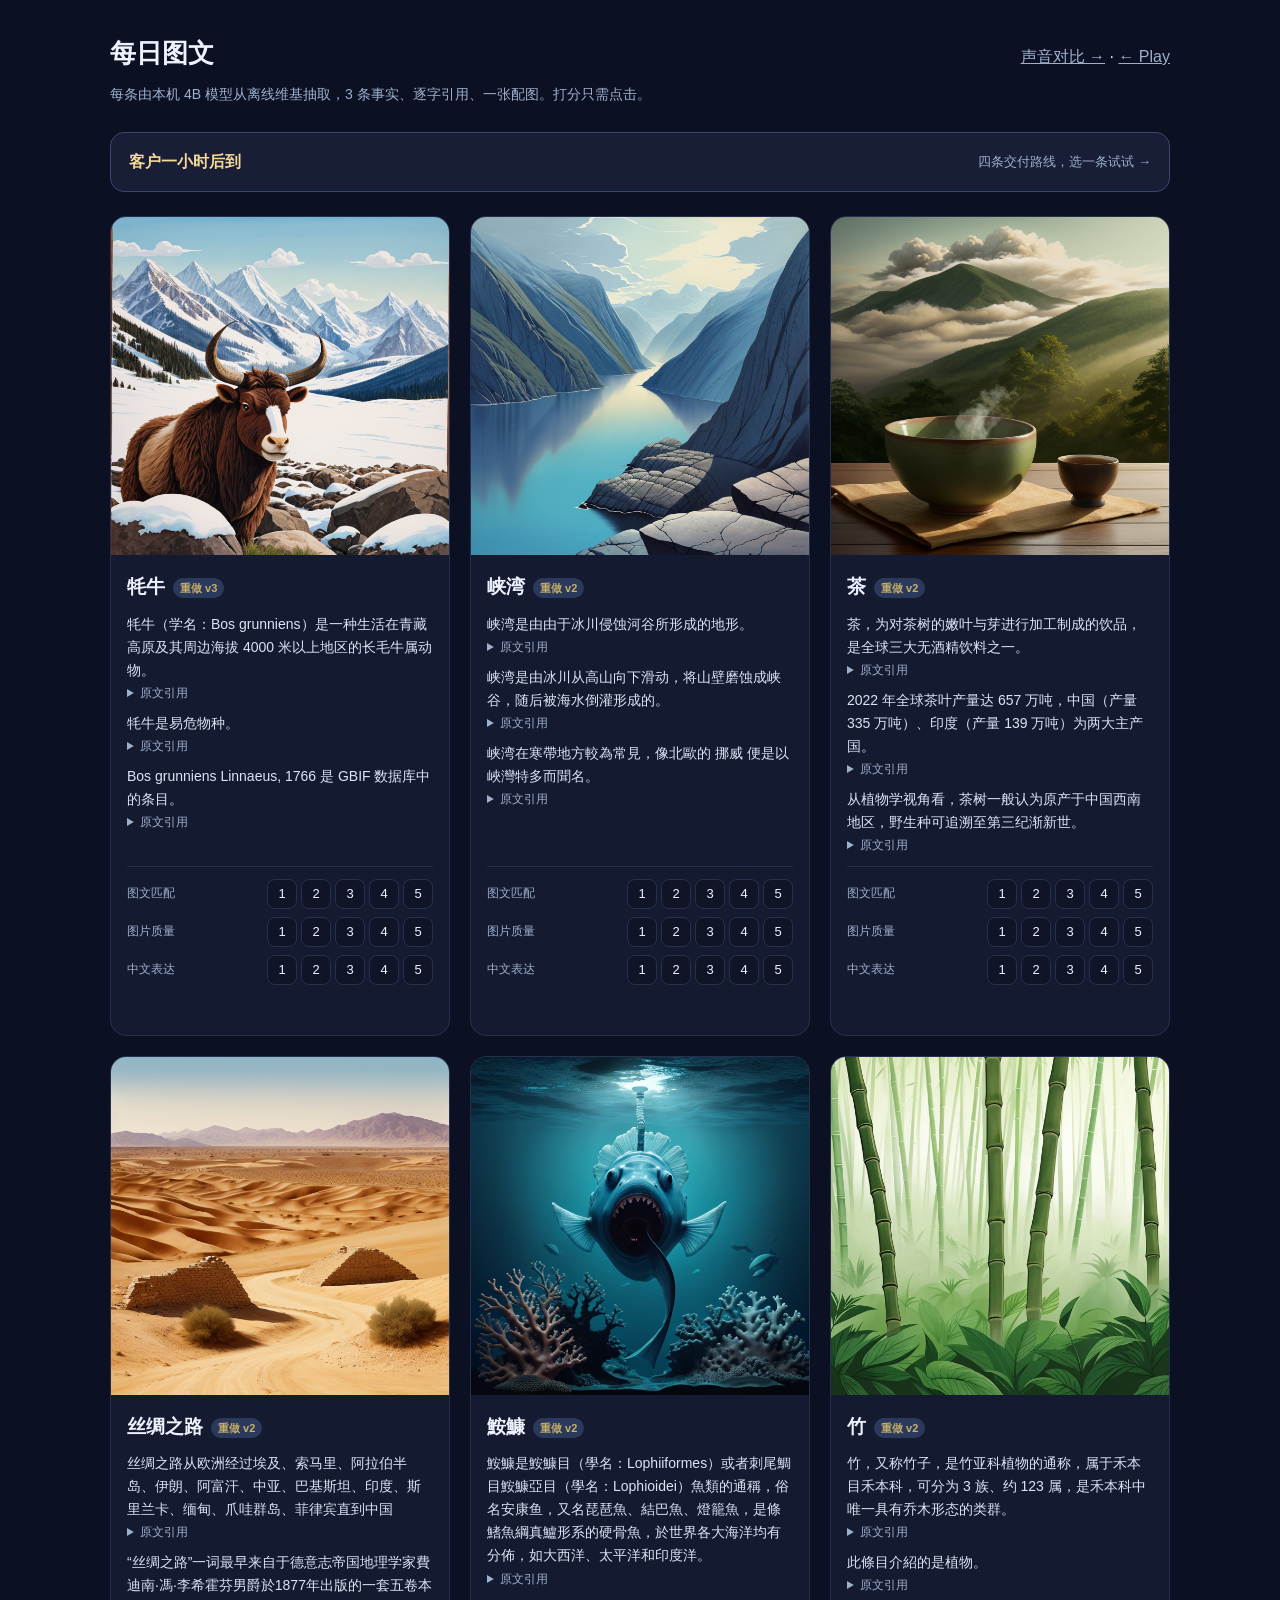
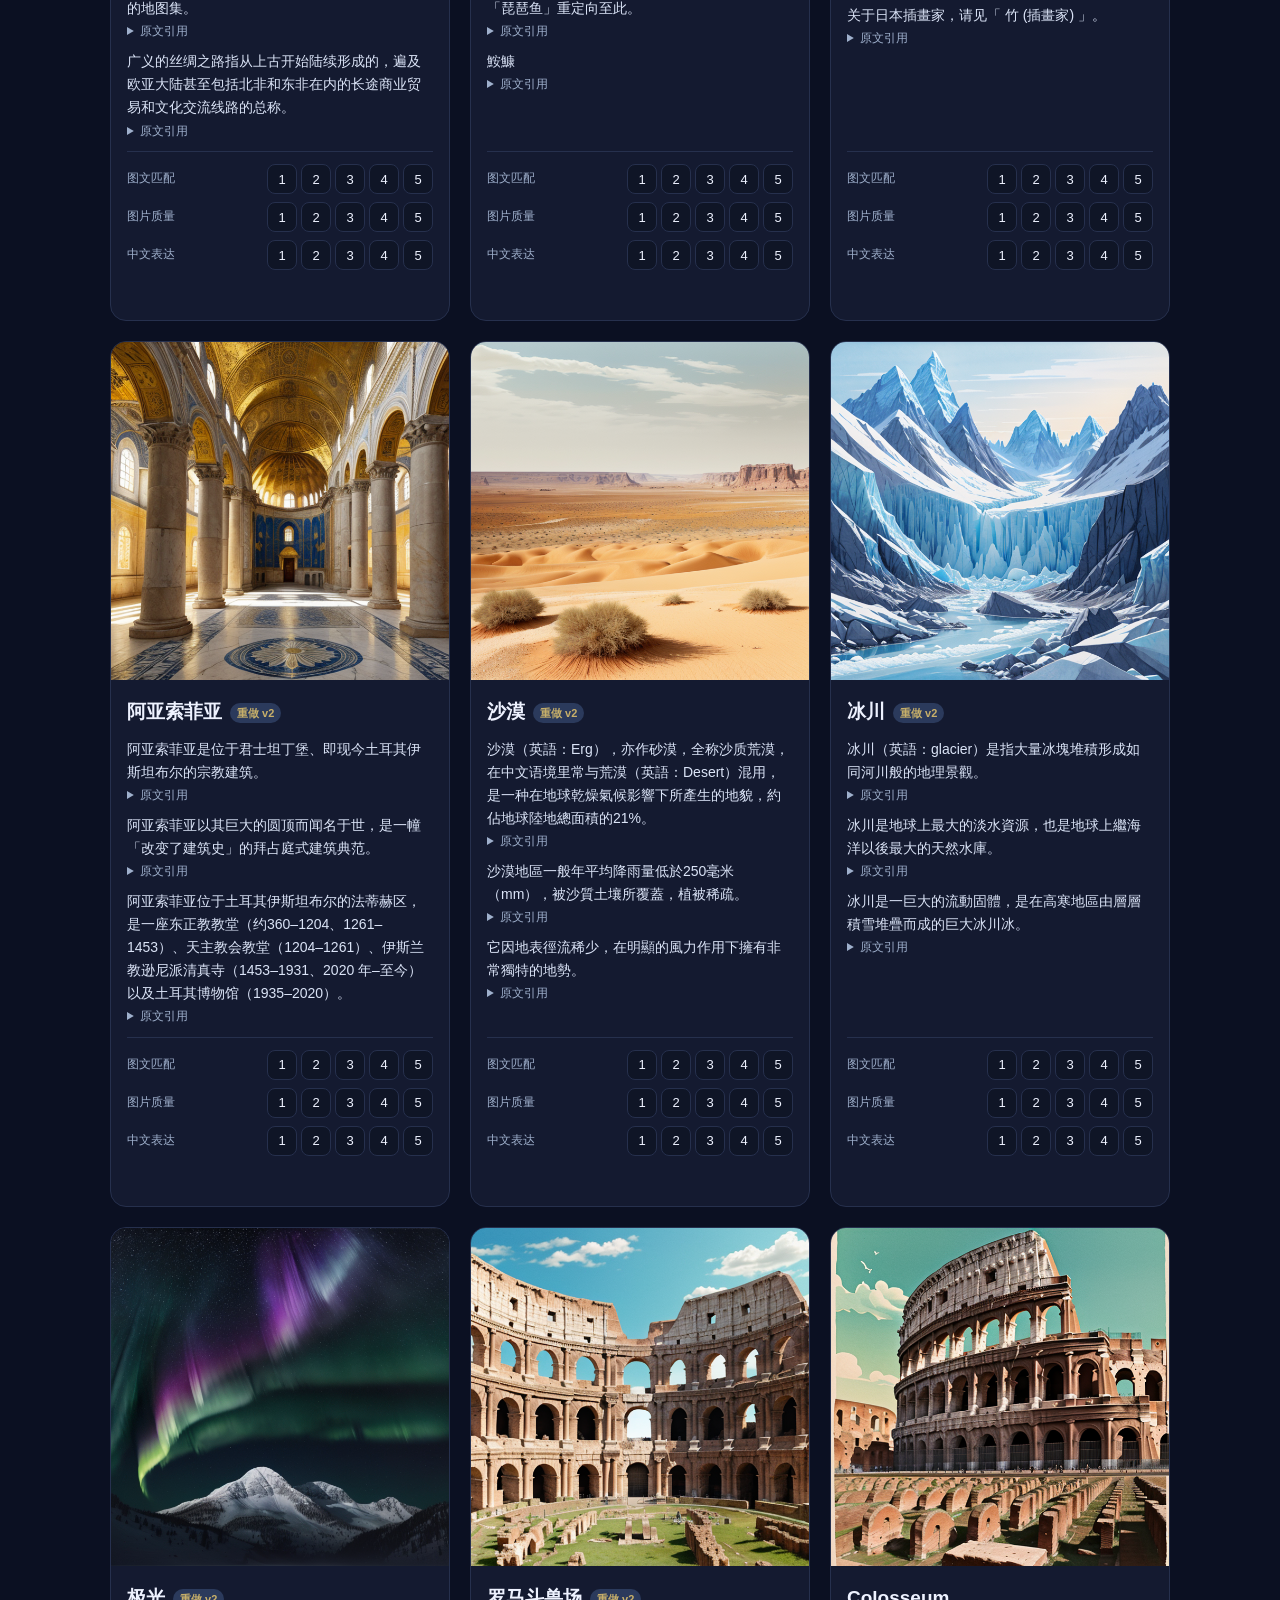
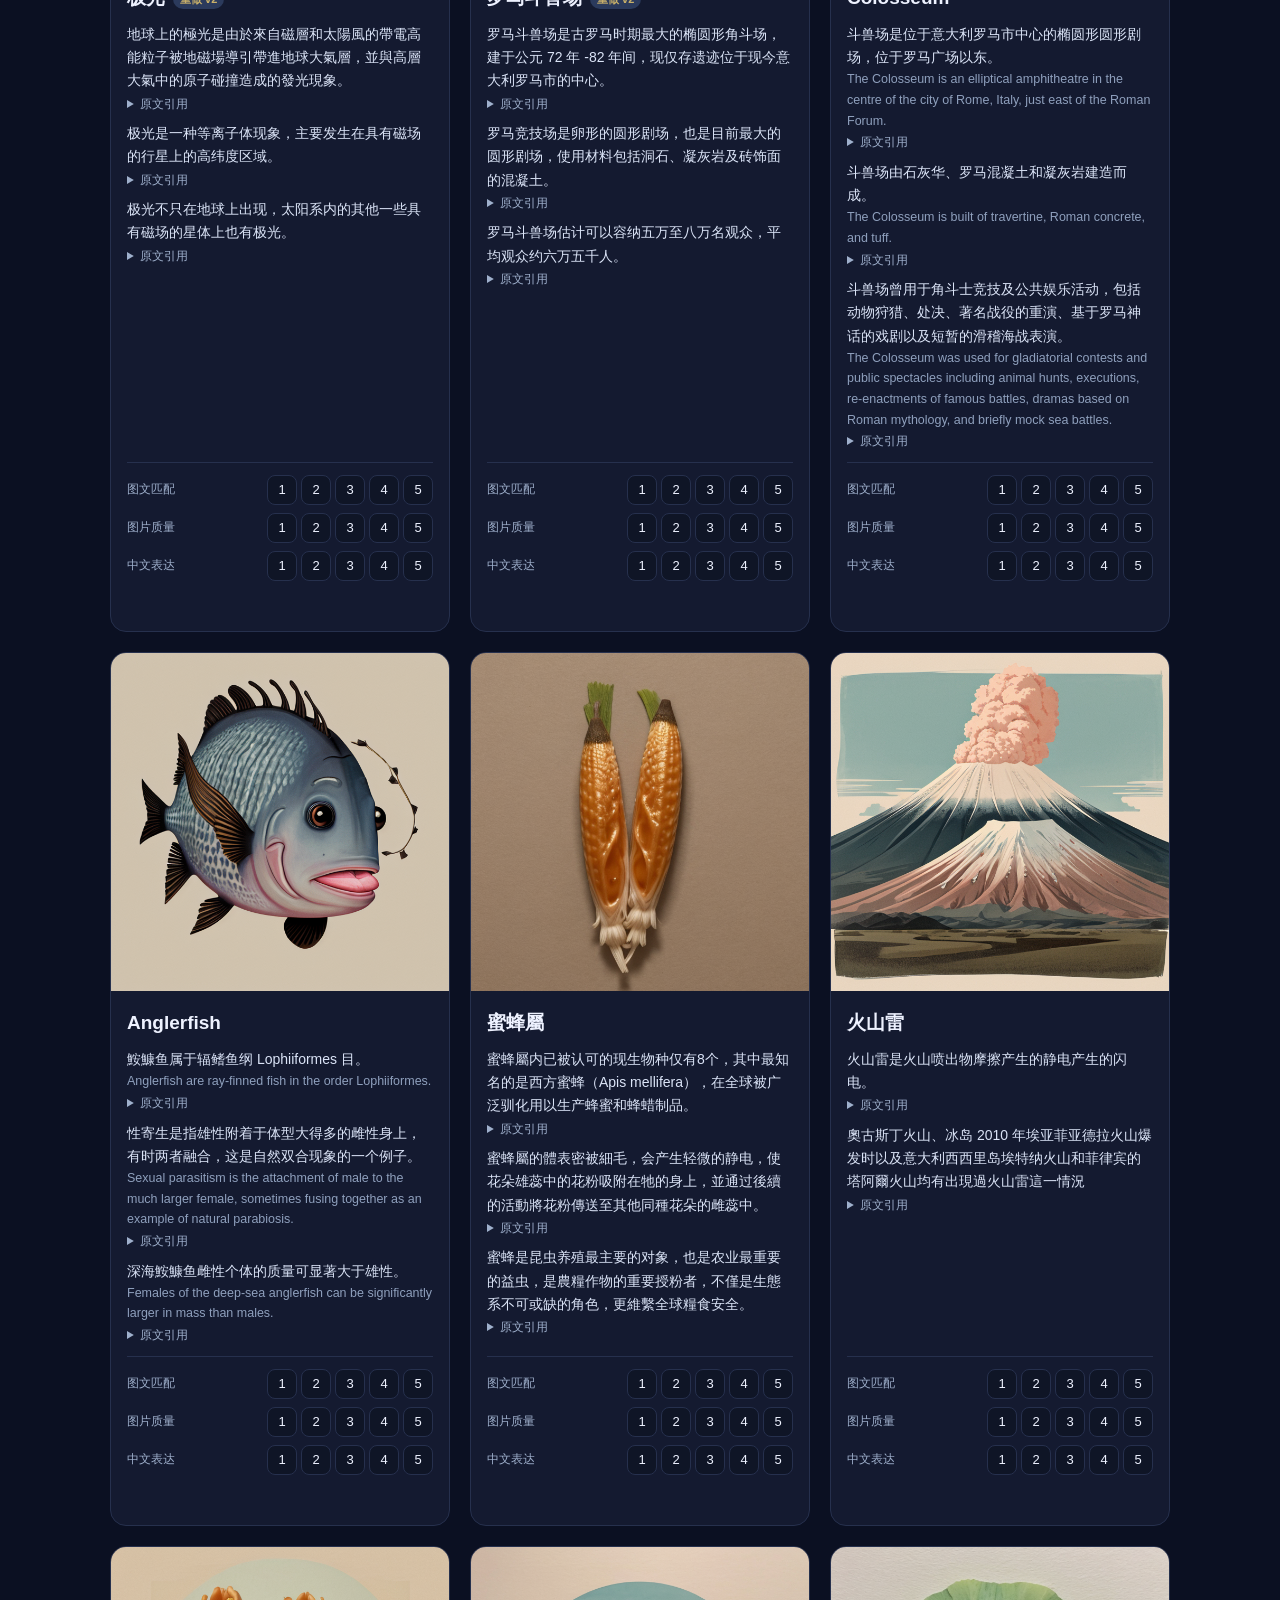
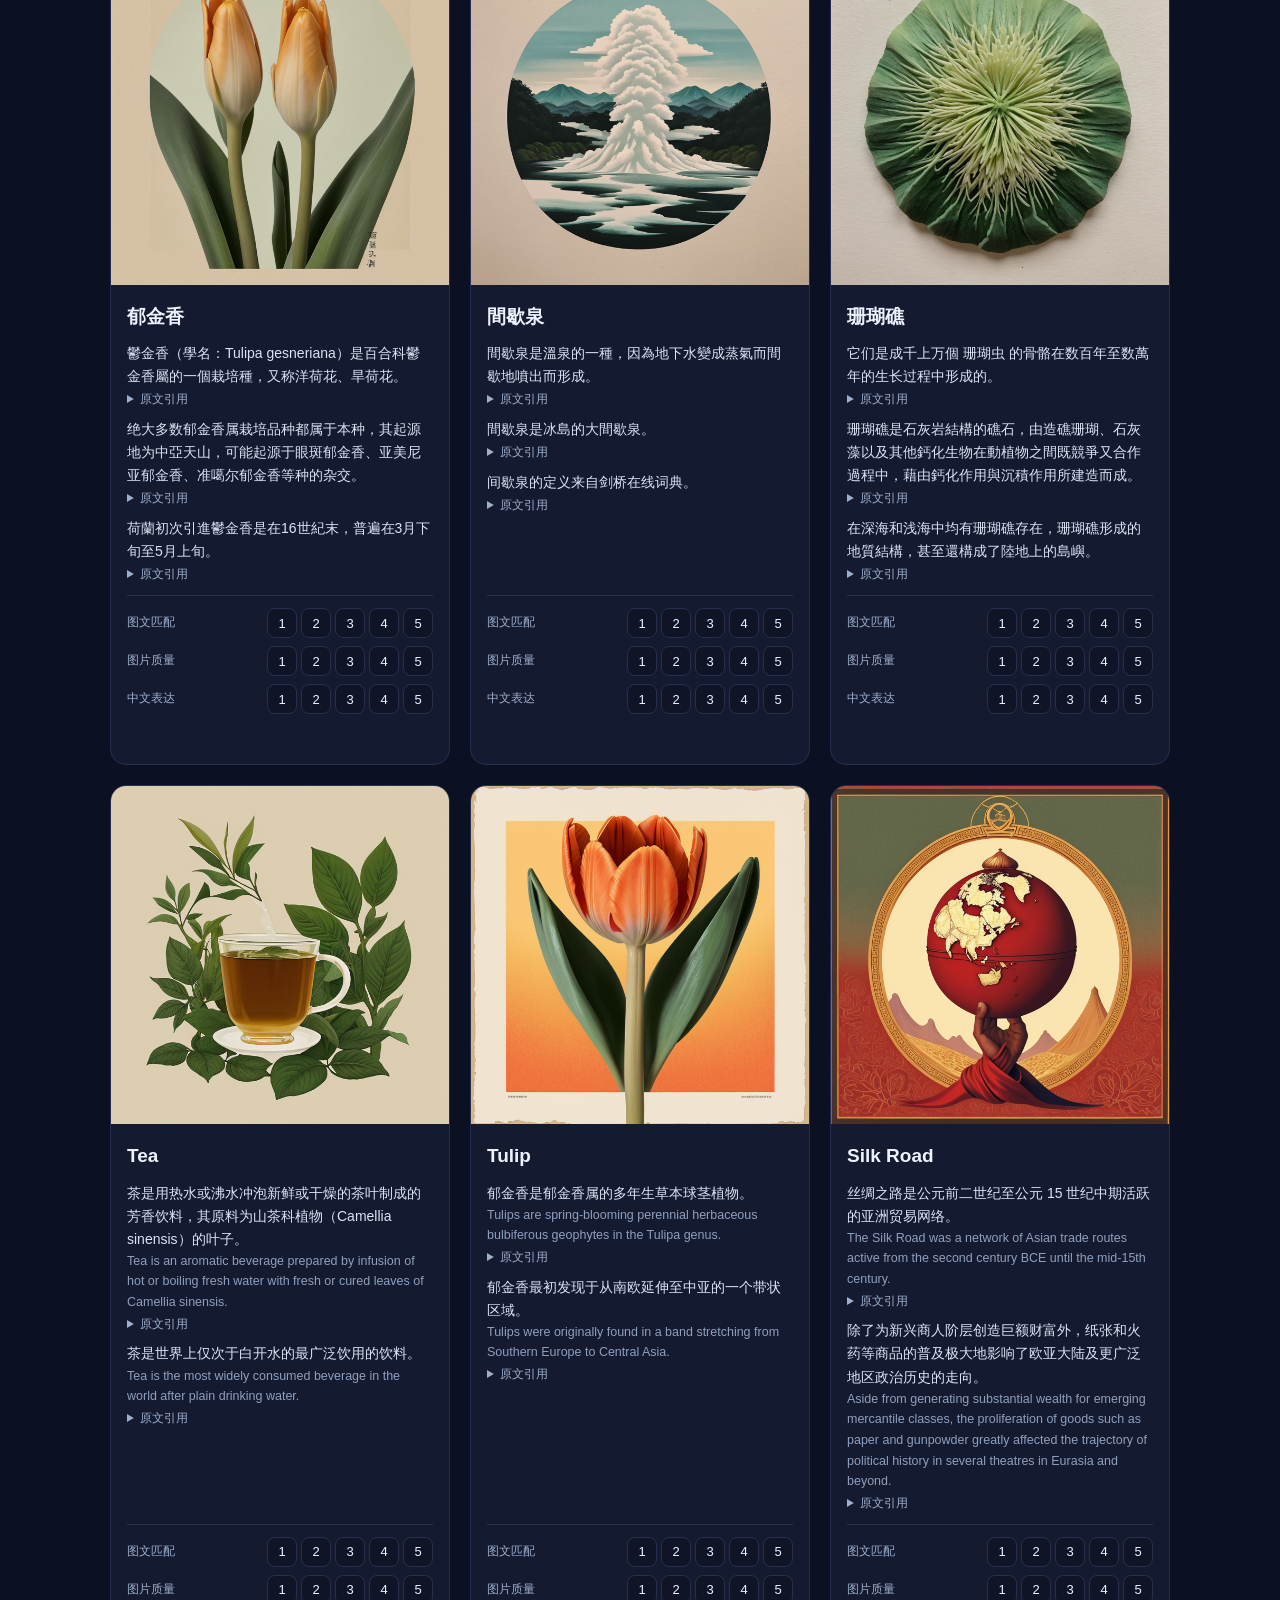
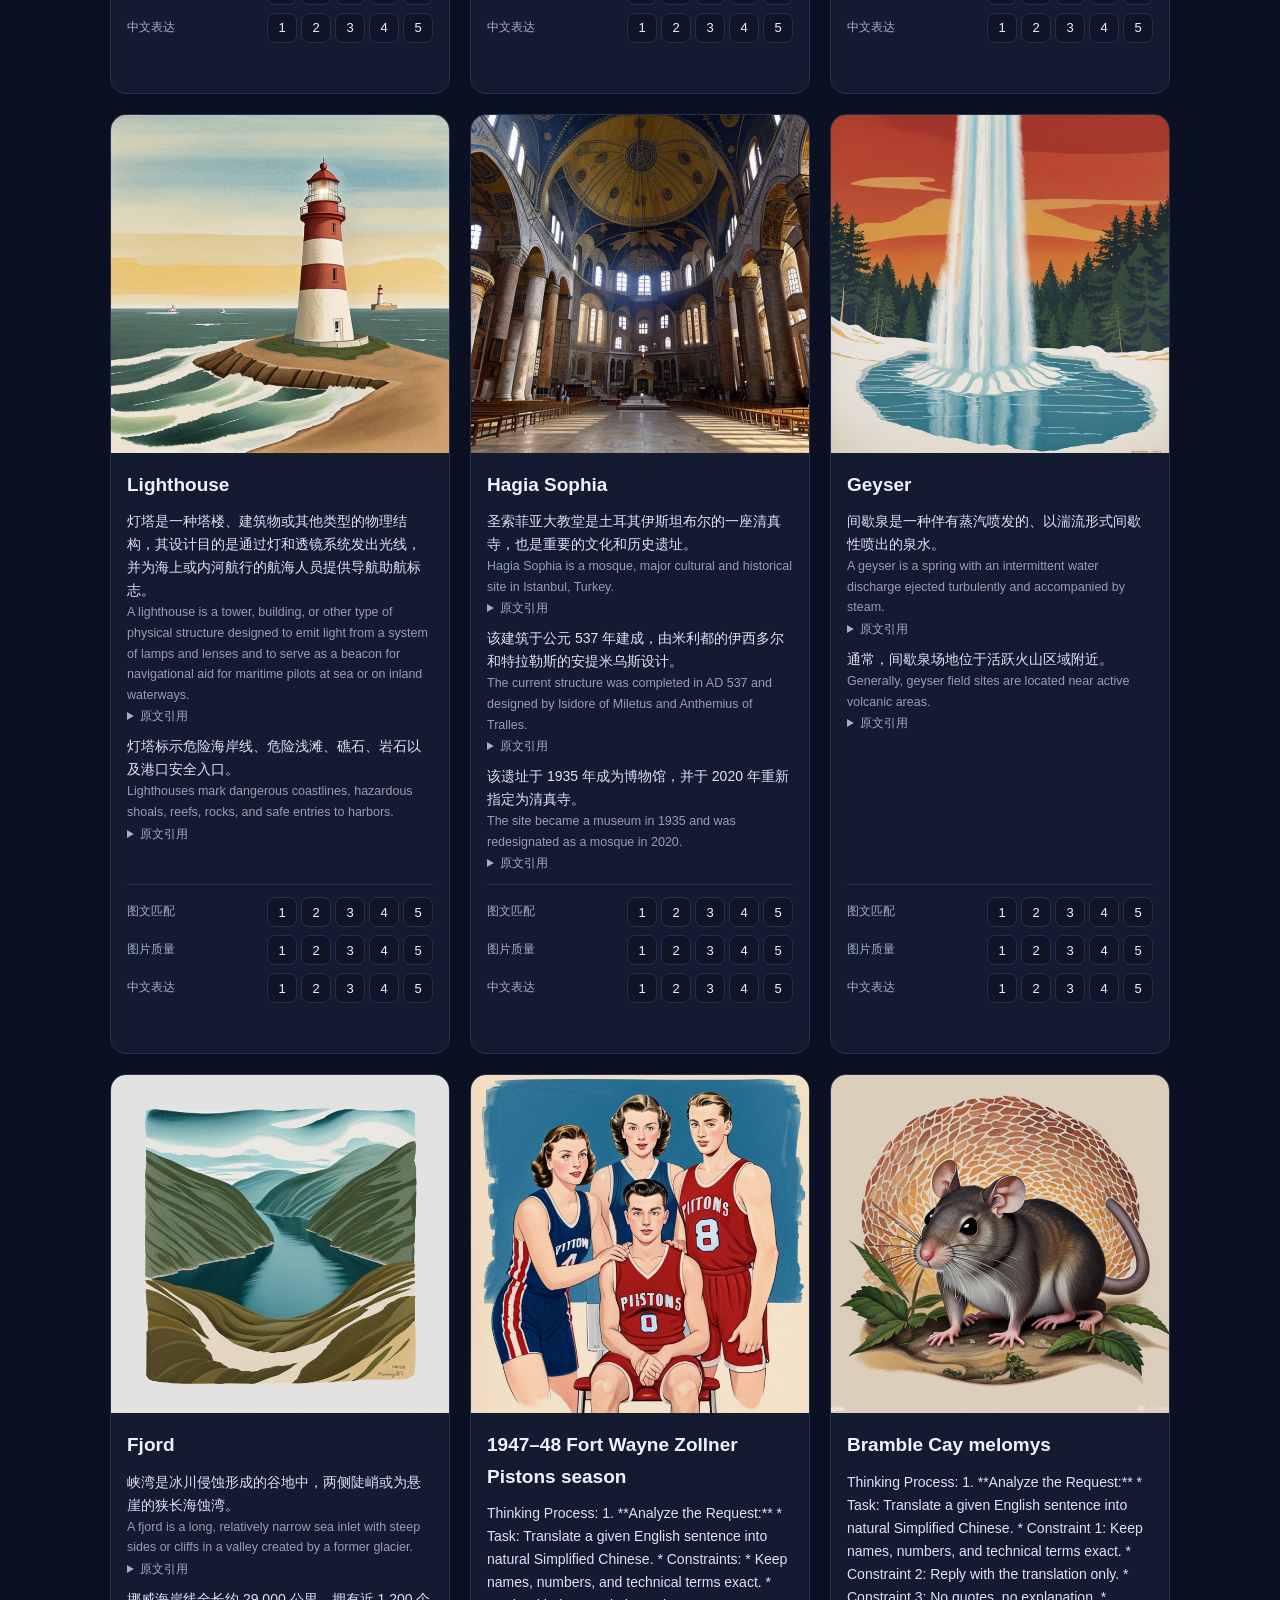
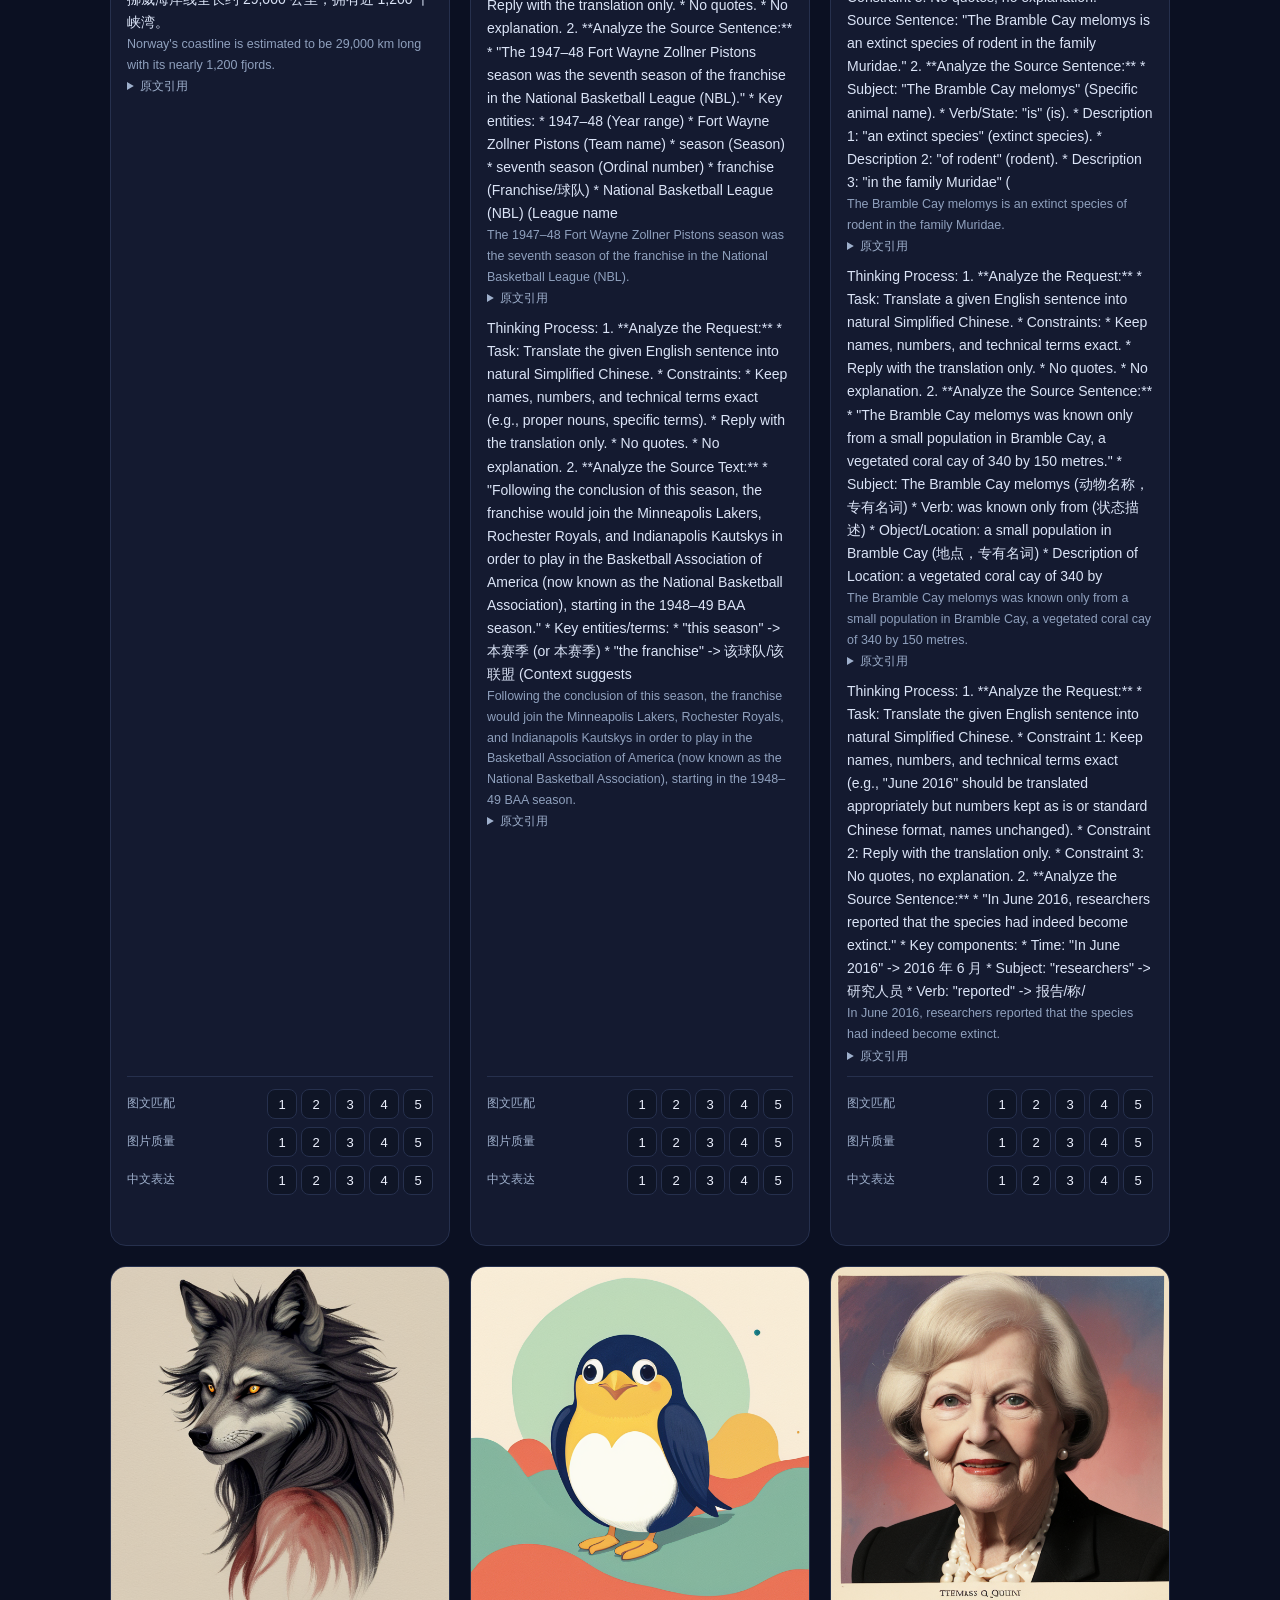
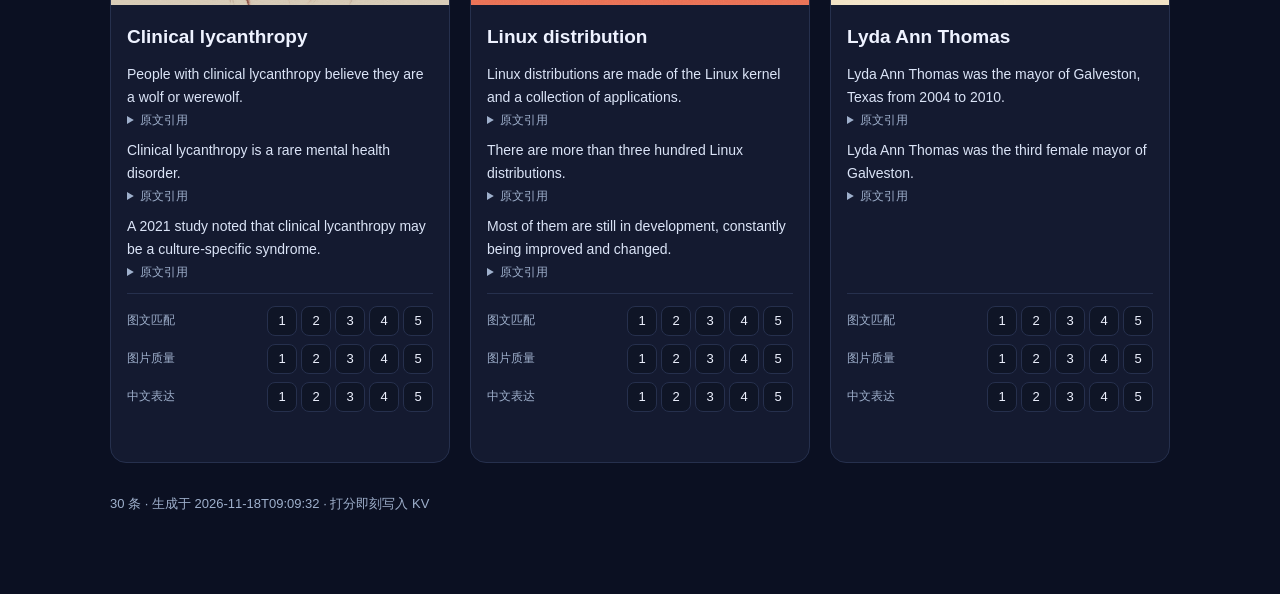
==== commit 3aea2c91: "Build Gallery v2 decision game with email-gated role cards" ====
--- a/gallery/index.html
+++ b/gallery/index.html
@@ -12,7 +12,7 @@
 header{display:flex;justify-content:space-between;align-items:baseline;gap:16px;flex-wrap:wrap;margin-bottom:8px}
 h1{font-size:26px}
 .sub{color:var(--muted);font-size:14px;margin-bottom:26px}
-.grid{display:grid;gap:20px;grid-template-columns:repeat(auto-fit,minmax(320px,1fr))}
+.grid{display:grid;gap:20px;grid-template-columns:repeat(auto-fit,minmax(min(100%,320px),1fr))}
 article{border:1px solid var(--line);border-radius:16px;background:var(--card);overflow:hidden;display:flex;flex-direction:column;min-width:0}
 img{width:100%;max-width:100%;aspect-ratio:1;object-fit:cover;display:block;background:#0f1424}
 .body{padding:16px 16px 18px;display:flex;flex-direction:column;gap:10px;flex:1}
@@ -24,7 +24,7 @@
 summary{cursor:pointer;color:var(--muted);font-size:12px}
 blockquote{border-left:2px solid var(--gold);padding-left:10px;margin-top:6px;color:var(--muted);font-size:13px}
 .score{margin-top:auto;border-top:1px solid var(--line);padding-top:12px;display:flex;flex-direction:column;gap:8px}
-.row{display:flex;align-items:center;gap:8px;justify-content:space-between}
+.row{display:flex;align-items:center;gap:8px;justify-content:space-between;flex-wrap:wrap}
 .row span{font-size:12px;color:var(--muted);min-width:78px}
 .btns{display:flex;gap:4px}
 button{cursor:pointer;width:30px;height:30px;border-radius:8px;border:1px solid var(--line);background:#0f1526;color:var(--text);font-size:13px}
@@ -35,15 +35,25 @@
 .avg{font-size:12px;color:var(--ok)}
 footer{margin-top:30px;color:var(--muted);font-size:13px}
 a{color:var(--muted)}
+.play-link{display:flex;align-items:center;justify-content:space-between;flex-wrap:wrap;
+  gap:16px;padding:16px 18px;margin:0 0 24px;color:var(--text);
+  background:#171e36;border:1px solid #3a4669;border-radius:14px;text-decoration:none}
+.play-link strong{color:#f6d997}.play-link:hover{border-color:#d4af37}
+.play-link:focus-visible{outline:2px solid #f6d997;outline-offset:4px}
+.play-link small{color:var(--muted);font-size:13px}
 </style>
 </head>
 <body>
 <main>
   <header><h1>每日图文</h1><div><a href="voice/">声音对比 →</a> · <a href="../">← Play</a></div></header>
   <p class="sub">每条由本机 4B 模型从离线维基抽取，3 条事实、逐字引用、一张配图。打分只需点击。</p>
+  <a class="play-link" href="play/">
+    <strong>客户一小时后到</strong>
+    <small>四条交付路线，选一条试试 →</small>
+  </a>
   <div class="grid" id="grid"></div>
   <footer id="foot">加载中…</footer>
 </main>
-<script src="gallery.js"></script>
+<script type="module" src="gallery.js"></script>
 </body>
 </html>
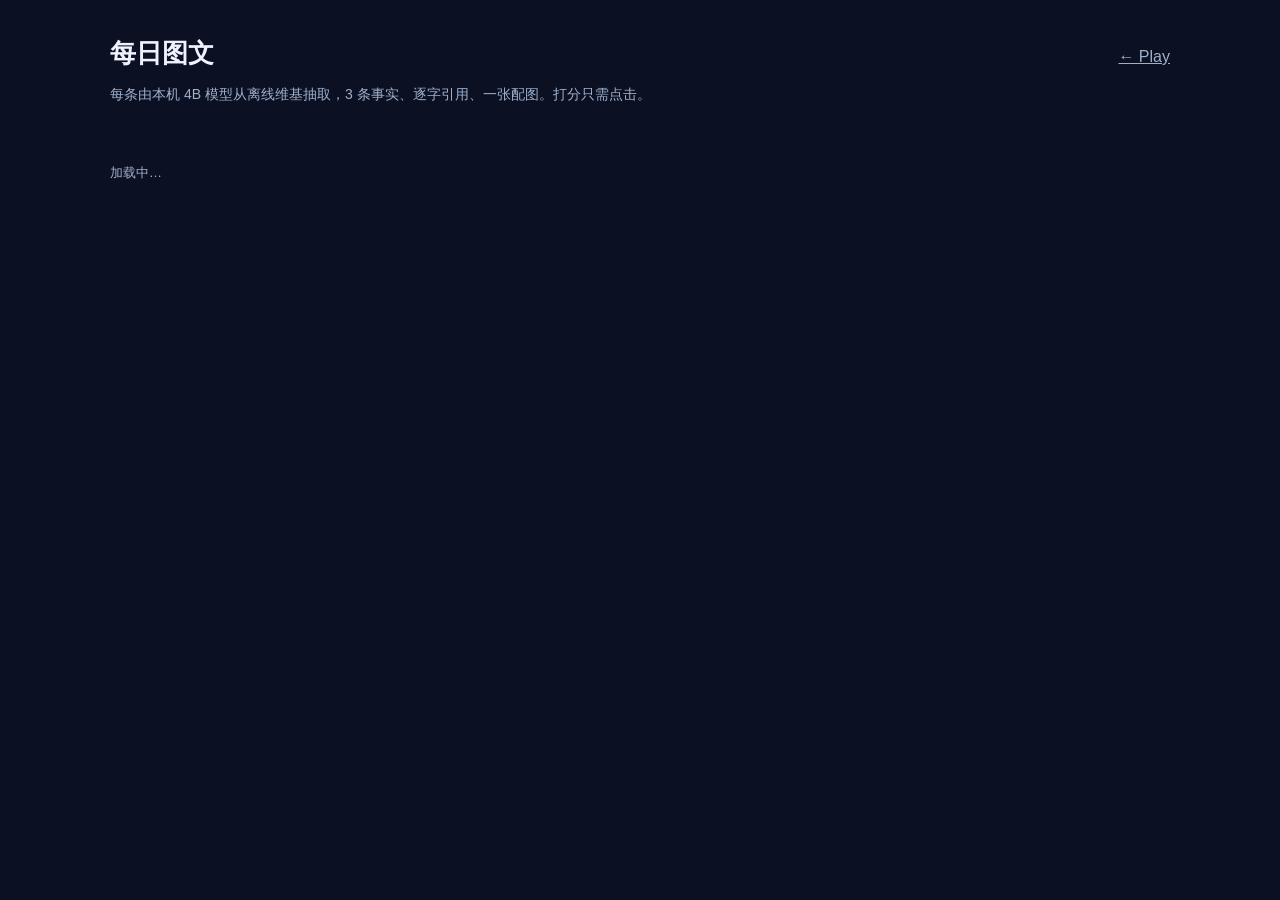
==== commit 7cc40424: "privacy: retire the public voice page - moved to an unguessable path (gallery/vb5ef5c), noindex, unl" ====
--- a/gallery/index.html
+++ b/gallery/index.html
@@ -12,7 +12,7 @@
 header{display:flex;justify-content:space-between;align-items:baseline;gap:16px;flex-wrap:wrap;margin-bottom:8px}
 h1{font-size:26px}
 .sub{color:var(--muted);font-size:14px;margin-bottom:26px}
-.grid{display:grid;gap:20px;grid-template-columns:repeat(auto-fit,minmax(min(100%,320px),1fr))}
+.grid{display:grid;gap:20px;grid-template-columns:repeat(auto-fit,minmax(320px,1fr))}
 article{border:1px solid var(--line);border-radius:16px;background:var(--card);overflow:hidden;display:flex;flex-direction:column;min-width:0}
 img{width:100%;max-width:100%;aspect-ratio:1;object-fit:cover;display:block;background:#0f1424}
 .body{padding:16px 16px 18px;display:flex;flex-direction:column;gap:10px;flex:1}
@@ -24,7 +24,7 @@
 summary{cursor:pointer;color:var(--muted);font-size:12px}
 blockquote{border-left:2px solid var(--gold);padding-left:10px;margin-top:6px;color:var(--muted);font-size:13px}
 .score{margin-top:auto;border-top:1px solid var(--line);padding-top:12px;display:flex;flex-direction:column;gap:8px}
-.row{display:flex;align-items:center;gap:8px;justify-content:space-between;flex-wrap:wrap}
+.row{display:flex;align-items:center;gap:8px;justify-content:space-between}
 .row span{font-size:12px;color:var(--muted);min-width:78px}
 .btns{display:flex;gap:4px}
 button{cursor:pointer;width:30px;height:30px;border-radius:8px;border:1px solid var(--line);background:#0f1526;color:var(--text);font-size:13px}
@@ -35,25 +35,15 @@
 .avg{font-size:12px;color:var(--ok)}
 footer{margin-top:30px;color:var(--muted);font-size:13px}
 a{color:var(--muted)}
-.play-link{display:flex;align-items:center;justify-content:space-between;flex-wrap:wrap;
-  gap:16px;padding:16px 18px;margin:0 0 24px;color:var(--text);
-  background:#171e36;border:1px solid #3a4669;border-radius:14px;text-decoration:none}
-.play-link strong{color:#f6d997}.play-link:hover{border-color:#d4af37}
-.play-link:focus-visible{outline:2px solid #f6d997;outline-offset:4px}
-.play-link small{color:var(--muted);font-size:13px}
 </style>
 </head>
 <body>
 <main>
-  <header><h1>每日图文</h1><div><a href="voice/">声音对比 →</a> · <a href="../">← Play</a></div></header>
+  <header><h1>每日图文</h1><a href="../">← Play</a></header>
   <p class="sub">每条由本机 4B 模型从离线维基抽取，3 条事实、逐字引用、一张配图。打分只需点击。</p>
-  <a class="play-link" href="play/">
-    <strong>客户一小时后到</strong>
-    <small>四条交付路线，选一条试试 →</small>
-  </a>
   <div class="grid" id="grid"></div>
   <footer id="foot">加载中…</footer>
 </main>
-<script type="module" src="gallery.js"></script>
+<script src="gallery.js"></script>
 </body>
 </html>
